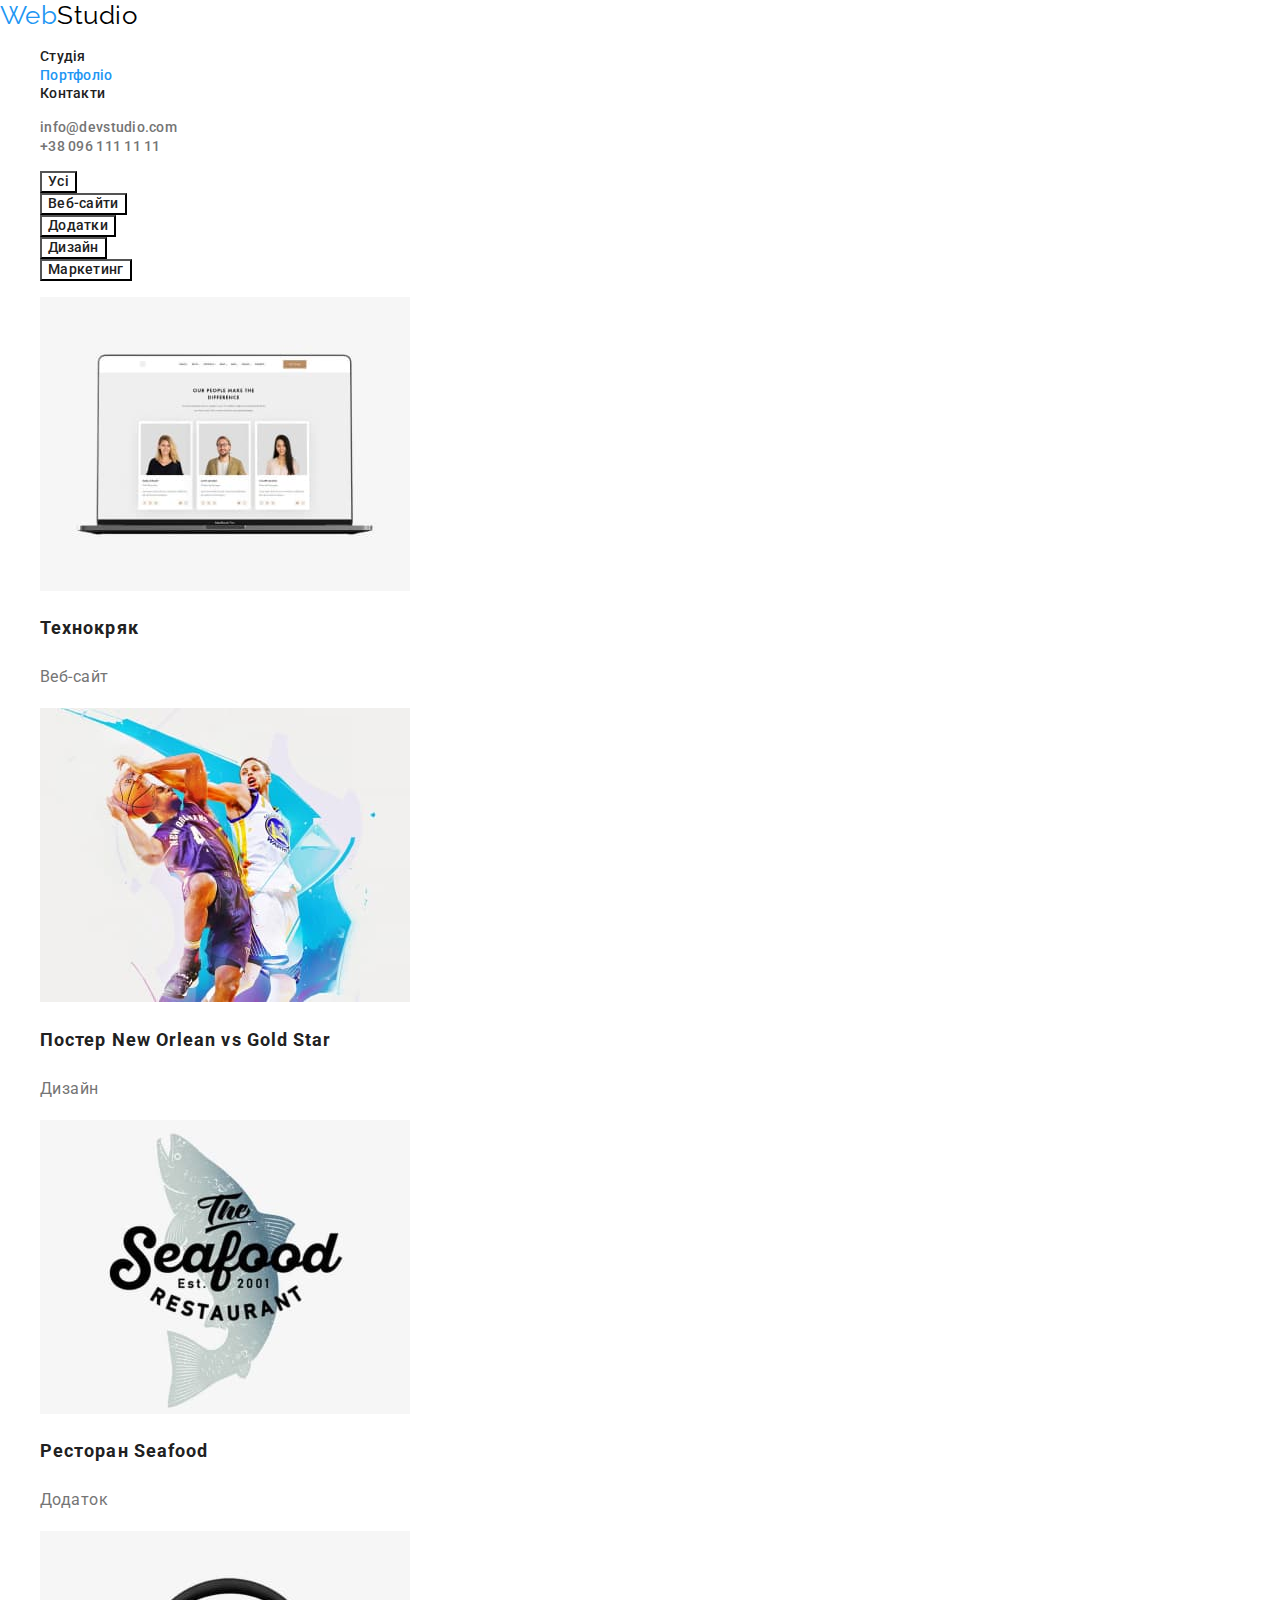
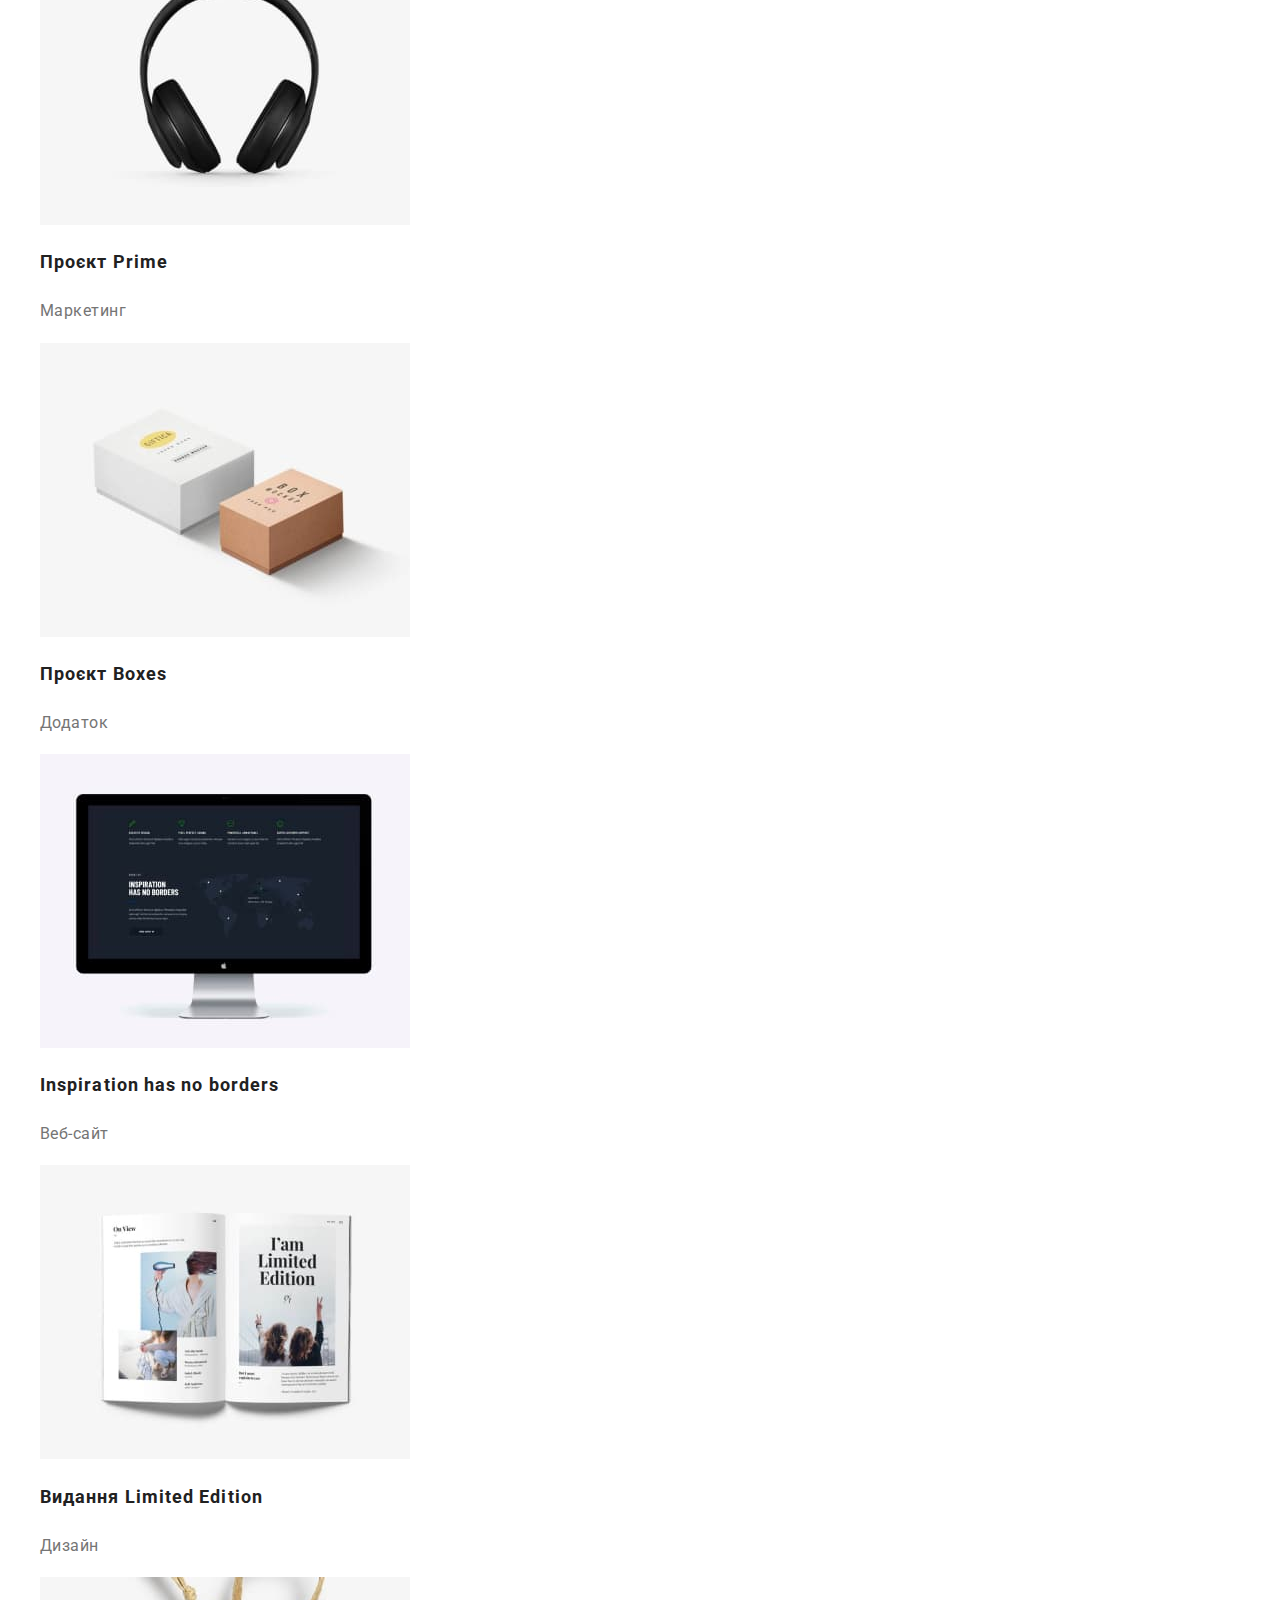
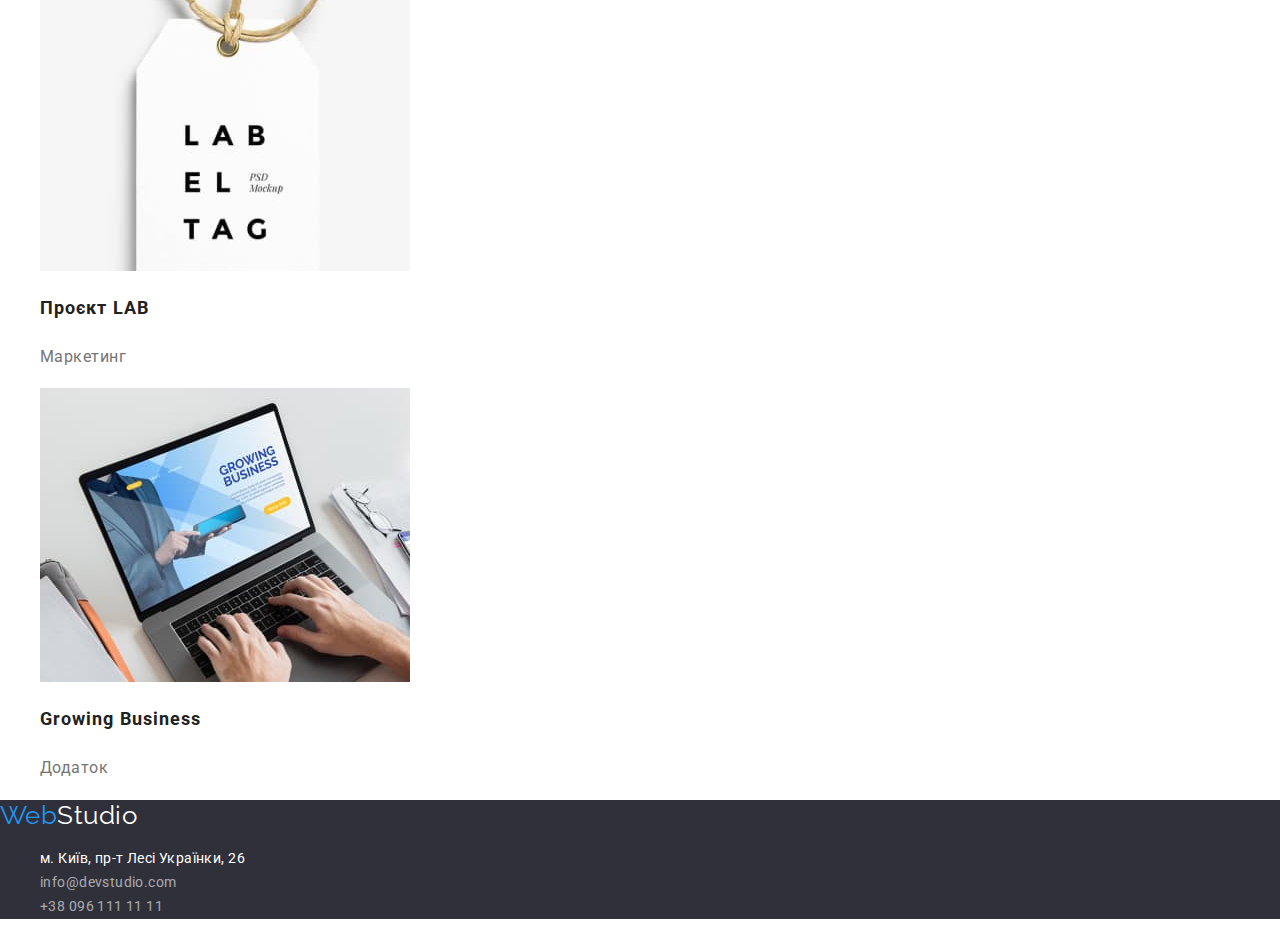
==== portfolio.html @ c72db28a "підключення нормалізації стилів" ====
<!DOCTYPE html>
<html lang="uk">
    <head>
        <meta charset="UTF-8" />
        <meta http-equiv="X-UA-Compatible" content="IE=edge" />
        <meta name="viewport" content="width=device-width, initial-scale=1.0" />
        <title>Document</title>
        <link href="https://fonts.googleapis.com/css2?family=Raleway:wght@700&family=Roboto:wght@400;500;700;900&display=swap" rel="stylesheet">
        <link rel="stylesheet" href="https://cdnjs.cloudflare.com/ajax/libs/modern-normalize/1.1.0/modern-normalize.min.css">
        <link rel="stylesheet" href="./css/styles.css" />
    </head>
    <body class="page">
        <header>
            <nav>
                <a href="./index.html" class="decoration logo">
                    <span class="logo-one">Web</span><span class="logo-two">Studio</span>
                </a>
                <ul class="site-nav list">
                    <li><a href="./index.html" class="link">Студія</a></li>
                    <li><a href="./portfolio.html" class="link current">Портфоліо</a></li>
                    <li><a href="" class="link">Контакти</a></li>
                </ul>
            </nav>
            <ul class="contacts list">
                <li><a href="mailto:info@devstudio.com" class="link">info@devstudio.com</a></li>
                <li><a href="tel:+380961111111" class="link">+38 096 111 11 11</a></li>
              </ul>
        </header>
        <!--Контент сторінки портфоліо-->
        <main>
            <section>
             <!--<h1>Наші роботи</h1>-->
             <ul class="list"> 
                 <li><button type="button" class="button secondary">Усі</button></li>
                 <li><button type="button" class="button secondary">Веб-сайти</button></li>
                 <li><button type="button" class="button secondary">Додатки</button></li>
                 <li><button type="button" class="button secondary">Дизайн</button></li>
                 <li><button type="button" class="button secondary">Маркетинг</button></li>
                </ul>
                <ul class="work list">
                    <li>
                        <img
                            src="./images/img-work-1.jpg"
                            alt="веб-сайт Приклад №1"
                            width="370"
                        />
                        <h2 class="name-example">Технокряк</h2>
                        <p class="branch">Веб-сайт</p>
                    </li>
                    <li>
                        <img
                            src="./images/img-work-2.jpg"
                            alt="Дизайн Приклад№2"
                            width="370"
                        />
                        <h2 class="name-example" >Постер New Orlean vs Gold Star</h2>
                        <p class="branch">Дизайн</p>
                    </li>
                    <li>
                        <img
                            src="./images/img-work-3.jpg"
                            alt="Додаток Приклад№3"
                            width="370"
                        />
                        <h2 class="name-example">Ресторан Seafood</h2>
                        <p class="branch">Додаток</p>
                    </li>
                    <li>
                        <img
                            src="./images/img-work-4.jpg"
                            alt="Маркетинг Приклад№4"
                            width="370"
                        />
                        <h2 class="name-example">Проєкт Prime</h2>
                        <p class="branch">Маркетинг</p>
                    </li>
                    <li>
                        <img
                            src="./images/img-work-5.jpg"
                            alt="Додаток Приклад№5"
                            width="370"
                        />
                        <h2 class="name-example">Проєкт Boxes</h2>
                        <p class="branch">Додаток</p>
                    </li>
                    <li>
                        <img
                            src="./images/img-work-6.jpg"
                            alt="Веб-сайт Приклад №6"
                            width="370"
                        />
                        <h2 class="name-example">Inspiration has no borders</h2>
                        <p class="branch">Веб-сайт</p>
                    </li>
                    <li>
                        <img
                            src="./images/img-work-7.jpg"
                            alt="Дизайн Приклад №7"
                            width="370"
                        />
                        <h2 class="name-example">Видання Limited Edition</h2>
                        <p class="branch">Дизайн</p>
                    </li>
                    <li>
                        <img
                            src="./images/img-work-8.jpg"
                            alt="Маркетинг Приклад №8"
                            width="370"
                        />
                        <h2 class="name-example">Проєкт LAB</h2>
                        <p class="branch">Маркетинг</p>
                    </li>
                    <li>
                        <img
                            src="./images/img-work-9.jpg"
                            alt="Додаток Приклад №9"
                            width="370"
                        />
                        <h2 class="name-example">Growing Business</h2>
                        <p class="branch">Додаток</p>
                    </li>
                </ul>
            </section>
        </main>
        <!--футер-->
        <footer>
            <div class="footer">
                <a href="./index.html" class="logo decoration">
                    <span class="logo-one">Web</span><span class="logo-three">Studio</span>
                </a>
                <address>
                    <ul class="address list">
                    <li><a href="/" class="post-address decoration">м. Київ, пр-т Лесі Українки, 26</a></li>
                    <li><a href="mailto:info@devstudio.com" class="contact decoration">info@devstudio.com</a></li>
                    <li><a href="tel:+38096111111" class="contact decoration">+38 096 111 11 11</a></li>
                </ul>
                </address>
            </div>
        </footer>
    </body>
</html>
---- css/styles.css ----
:root {
    --primary-text-color: #2F303A;
    --title-text-color: #212121;
--primaty-white-color: #FFFFFF;
    --accent-color: #2196F3;
}

body {
font-family: 'Roboto', sans-serif;
background-color: white;
color:#757575 ;
letter-spacing: 0.03em;
}
.decoration {
    text-decoration: none;
}
/* logo */
.logo {
font-family: 'Raleway', sans-serif;
font-style: Bold;
font-size: 26px;
line-height: 1.2;
}
.logo-one {
    color:var(--accent-color);
}
.logo-two {
    color:#000000;
}
.logo-three {
    color: #FFFFFF;
}

.list {
    list-style: none;
}

.site-nav .link, .contacts .link {
color:var(--title-text-color);
font-weight: 500;
font-size: 14px;
line-height: 1.14;
letter-spacing: 0.02em;
text-decoration: none;
}
.contacts .link {
    color: #757575 ;
}

.site-nav .link:hover,
.site-nav .link:focus {
    color: var(--accent-color);
}
.site-nav .link.current {
    color: var(--accent-color);
}
.contacts .link:hover,
.contacts .link:focus {
    color: var(--accent-color);
}
.contacts .link.current {
    color: var(--accent-color);
}

.hero, .footer {
    background-color:#2F303A;
}

.hero-title {
    color: #FFFFFF;
    font-weight: 900;
font-size: 44px;
line-height: 1.36;
text-align: center;
letter-spacing: 0.06em;
text-transform: uppercase
}

.button {
font-family: inherit;
color:var(--title-text-color); 
background: #F5F4FA;
font-weight: 500;
font-size: 14px;
line-height: 1.14;
letter-spacing: 0.02em;
}

.button.primary {
 background-color:var(--accent-color);
  color: var(--primaty-white-color);
  font-weight: 700;
  font-size: 16px;
  line-height: 1.88;
  letter-spacing: 0.06em; 
}

.button.secondary {
 background-color:var(--primaty-white-color);
 color:var(--title-text-color);
}

.button.secondary:hover,
.button.secondary:focus {
 background-color:var(--accent-color);
  color: var(--primaty-white-color);   
}
.button.secondary:current {
 background-color:var(--accent-color);
  color: var(--primaty-white-color);}

.section-title {
color:var(--title-text-color);
font-size: 36px;
line-height: 1.67;
text-align: center;
letter-spacing: 0.03em;
  
} 
.title   {
    color:var(--title-text-color);

font-size: 14px;
line-height: 1.14;
letter-spacing: 0.03em;
text-transform: uppercase;
}

.priority .text {
    
font-size: 14px;
line-height: 1.7;
letter-spacing: 0.03em;
}

.personal .position {
font-size: 16px;
line-height: 1.19;
letter-spacing: 0.03em;
 
}

.name {

color:var(--title-text-color);
font-weight: 500;
font-size: 16px;
line-height: 1.19;
}

/* footer */
.post-address, .address .contact {
color: #FFFFFF ;
font-family: 'Roboto';
font-style: normal;
font-size: 14px;
line-height: 1.71;
letter-spacing: 0.03em;
}
.address .contact {
    color: rgba(255, 255, 255, 0.6);
    
}
.address .contact:hover,
.address .contact:focus {
    color: var(--accent-color);  
}


/* portfolio */
.name-example {
color:var(--title-text-color);  
font-size: 18px;
line-height: 2;
letter-spacing: 0.06em;
}

.branch {
     font-size: 16px;
    line-height: 1.88;
    letter-spacing: 0.03em;
}
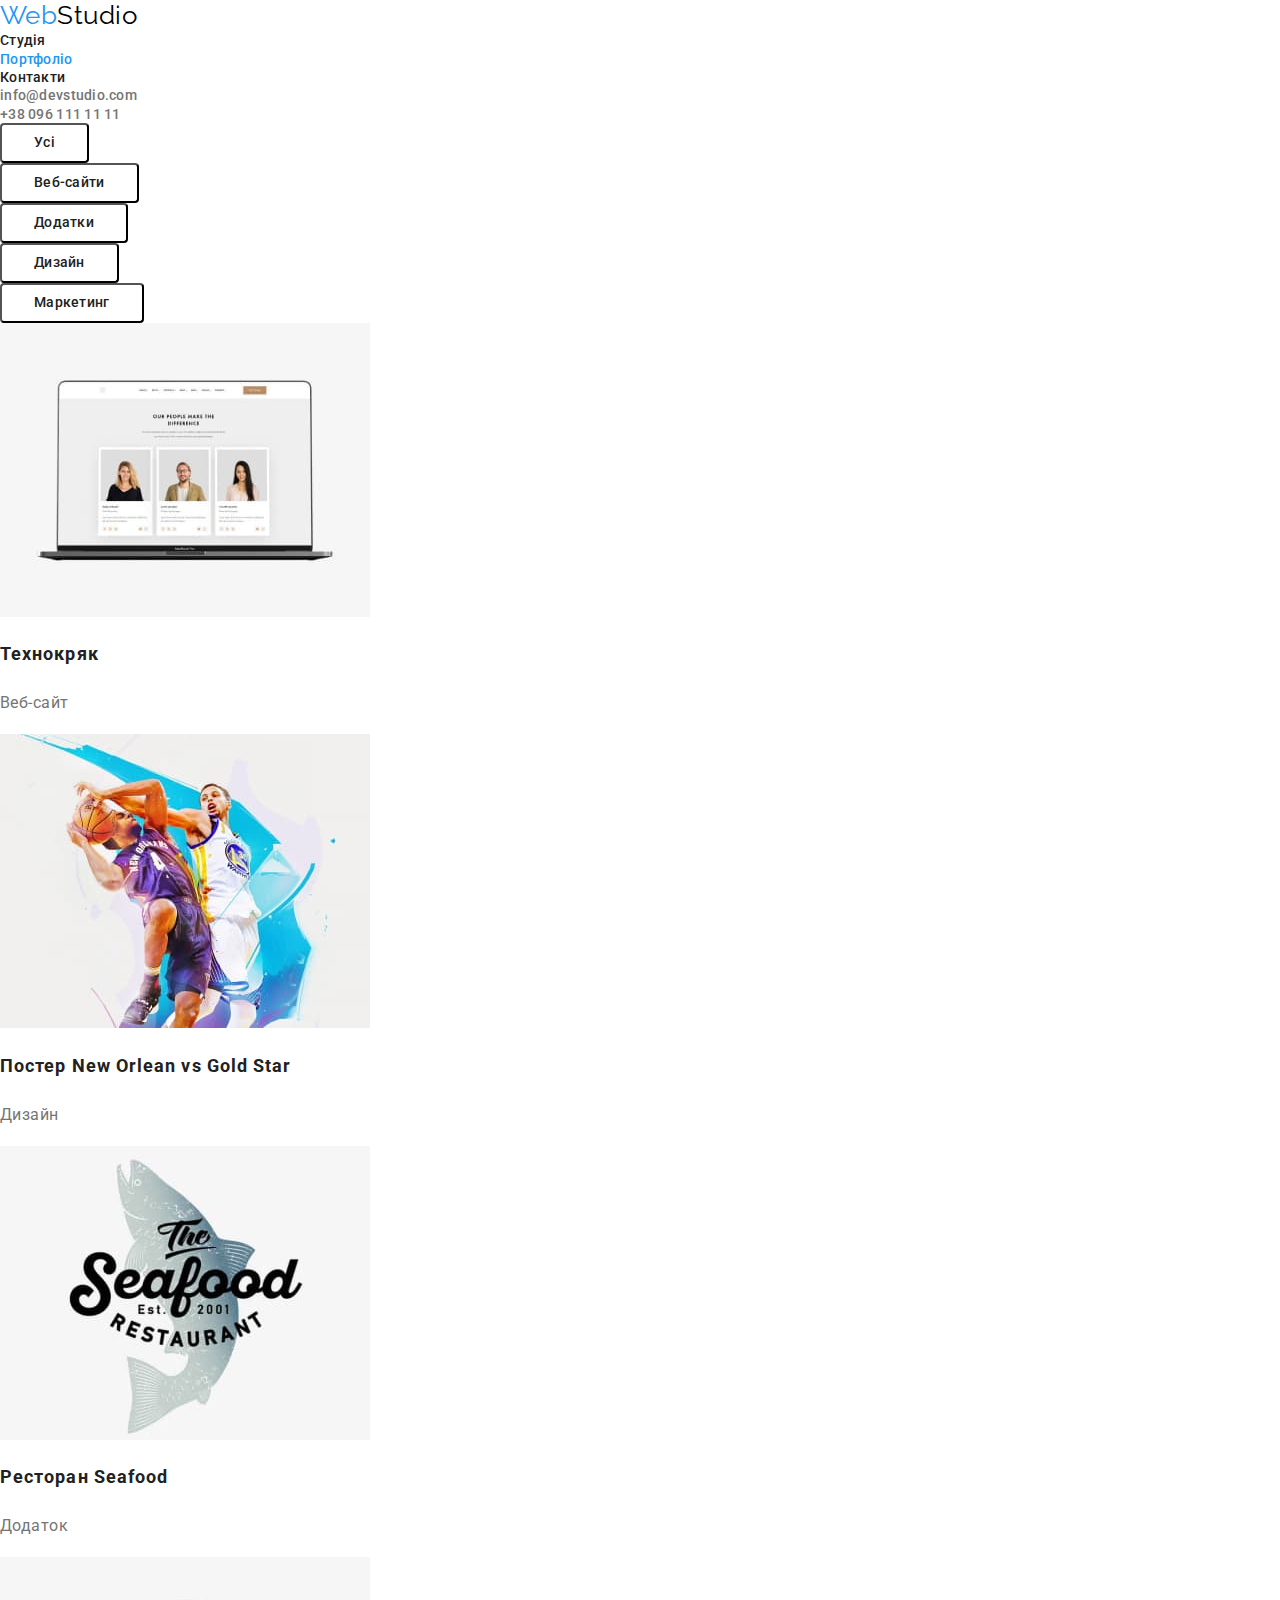
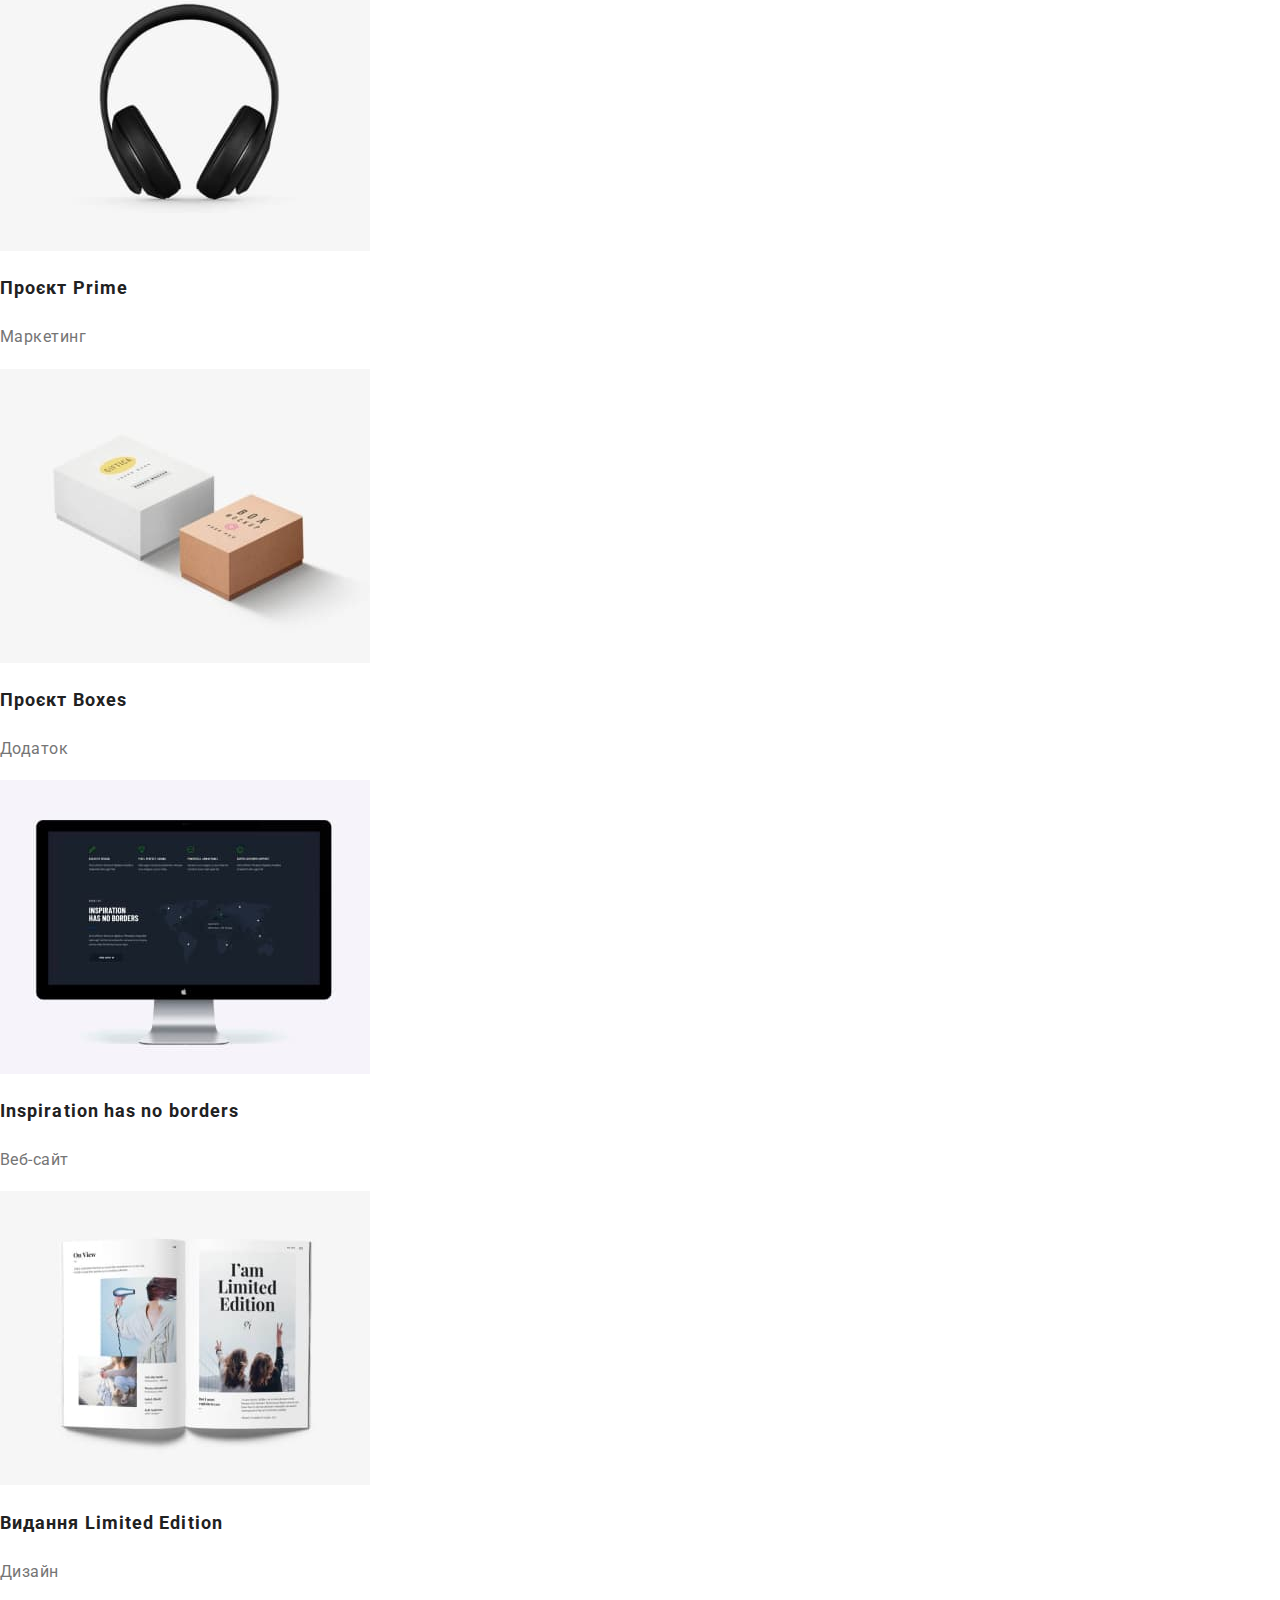
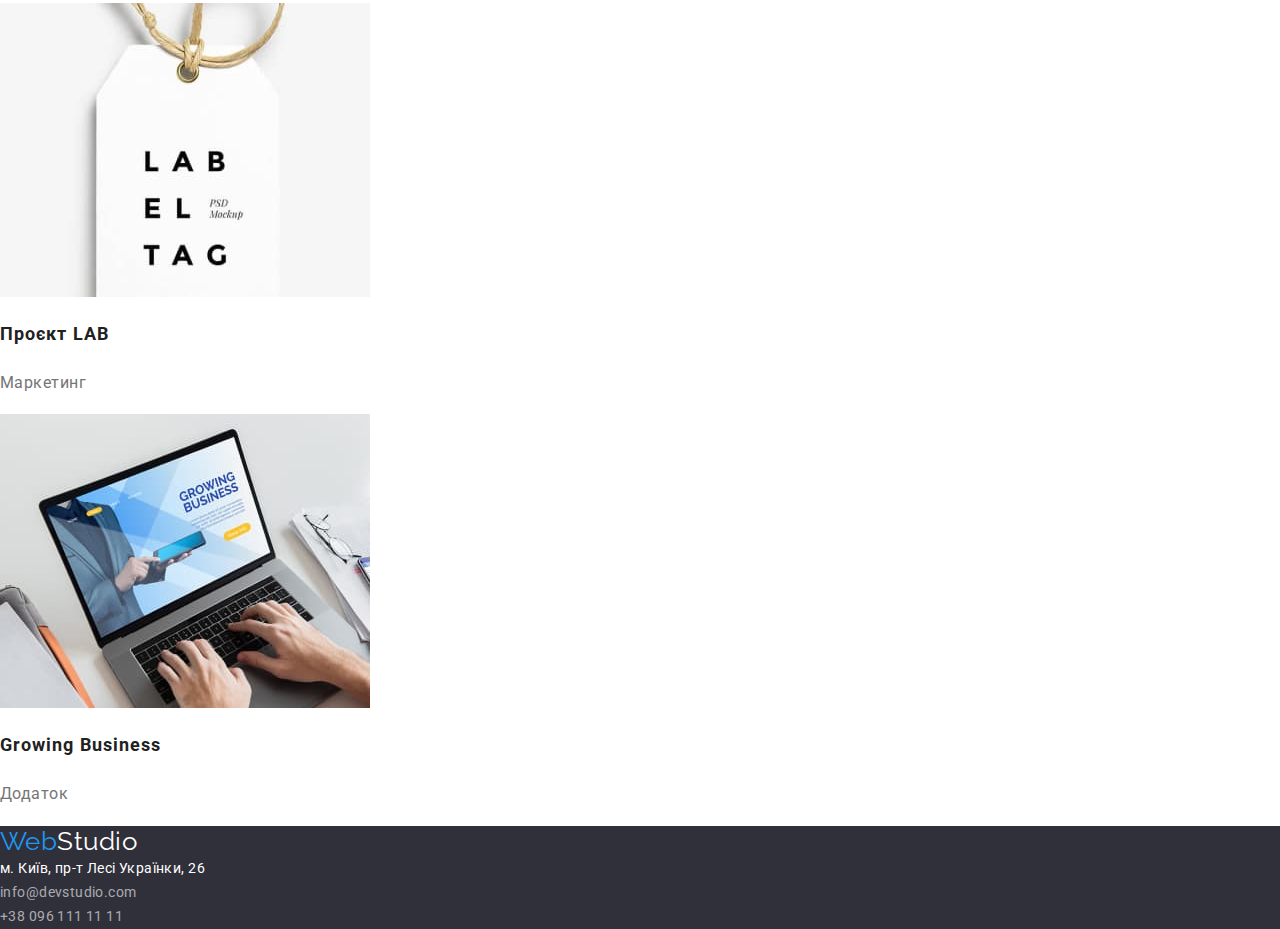
==== commit babcefe2: "зміна відступів у Хедері, оформлення кнопки" ====
--- a/portfolio.html
+++ b/portfolio.html
@@ -5,8 +5,8 @@
         <meta http-equiv="X-UA-Compatible" content="IE=edge" />
         <meta name="viewport" content="width=device-width, initial-scale=1.0" />
         <title>Document</title>
-        <link href="https://fonts.googleapis.com/css2?family=Raleway:wght@700&family=Roboto:wght@400;500;700;900&display=swap" rel="stylesheet">
-        <link rel="stylesheet" href="https://cdnjs.cloudflare.com/ajax/libs/modern-normalize/1.1.0/modern-normalize.min.css">
+        <link href="https://fonts.googleapis.com/css2?family=Raleway:wght@700&family=Roboto:wght@400;500;700;900&display=swap" rel="stylesheet" />
+        <link rel="stylesheet" href="https://cdnjs.cloudflare.com/ajax/libs/modern-normalize/1.1.0/modern-normalize.min.css" />
         <link rel="stylesheet" href="./css/styles.css" />
     </head>
     <body class="page">
--- a/css/styles.css
+++ b/css/styles.css
@@ -13,6 +13,12 @@
 }
 .decoration {
     text-decoration: none;
+}
+.container {
+margin-left: auto;
+margin-right: auto;
+outline: 2px solid tomato;
+width: 1170;
 }
 /* logo */
 .logo {
@@ -33,6 +39,11 @@
 
 .list {
     list-style: none;
+    padding: 0;
+    margin: 0;
+}
+.page-header {
+
 }
 
 .site-nav .link, .contacts .link {
@@ -43,8 +54,10 @@
 letter-spacing: 0.02em;
 text-decoration: none;
 }
+
 .contacts .link {
     color: #757575 ;
+   
 }
 
 .site-nav .link:hover,
@@ -67,13 +80,16 @@
 }
 
 .hero-title {
-    color: #FFFFFF;
-    font-weight: 900;
+margin-top: 0;
+margin-bottom: 0;
+color: #FFFFFF;
+font-weight: 900;
 font-size: 44px;
 line-height: 1.36;
 text-align: center;
 letter-spacing: 0.06em;
-text-transform: uppercase
+text-transform: uppercase;
+
 }
 
 .button {
@@ -84,6 +100,9 @@
 font-size: 14px;
 line-height: 1.14;
 letter-spacing: 0.02em;
+border-radius: 4px;
+padding: 10px 32px ;
+
 }
 
 .button.primary {
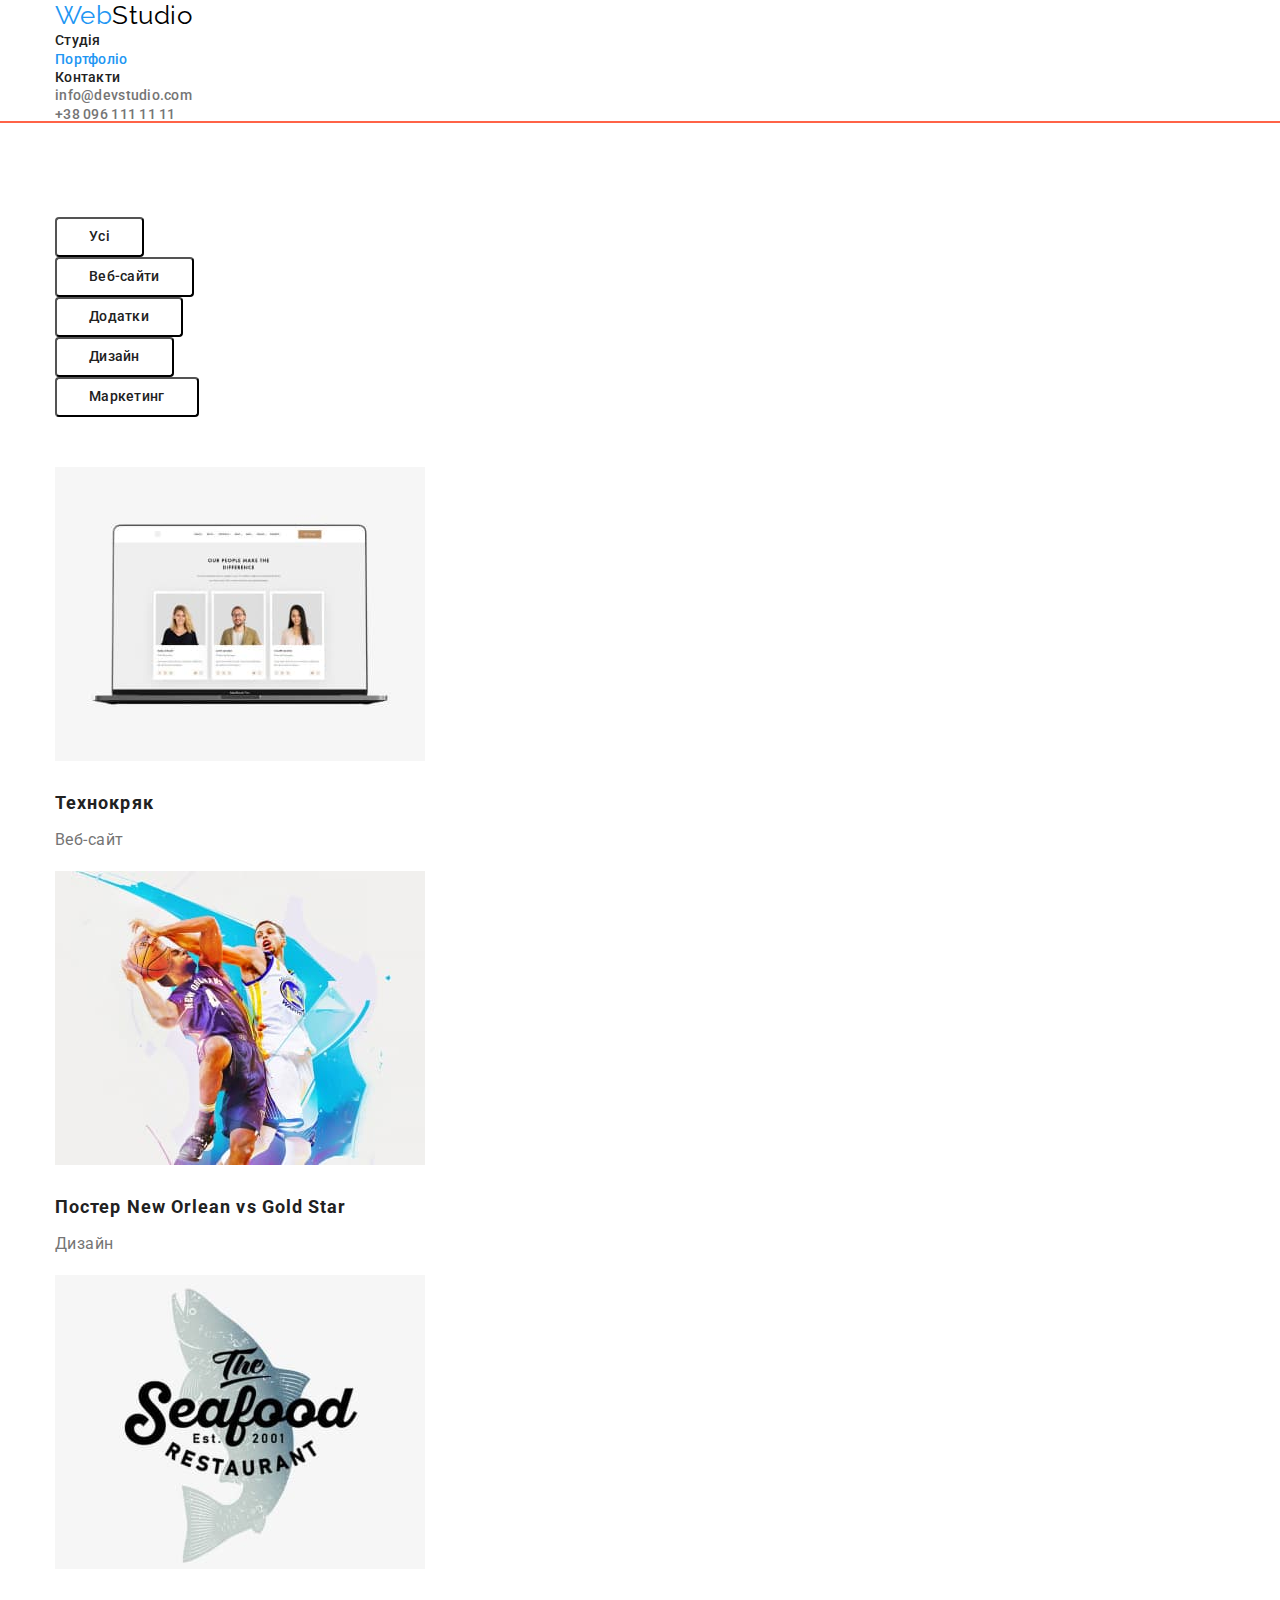
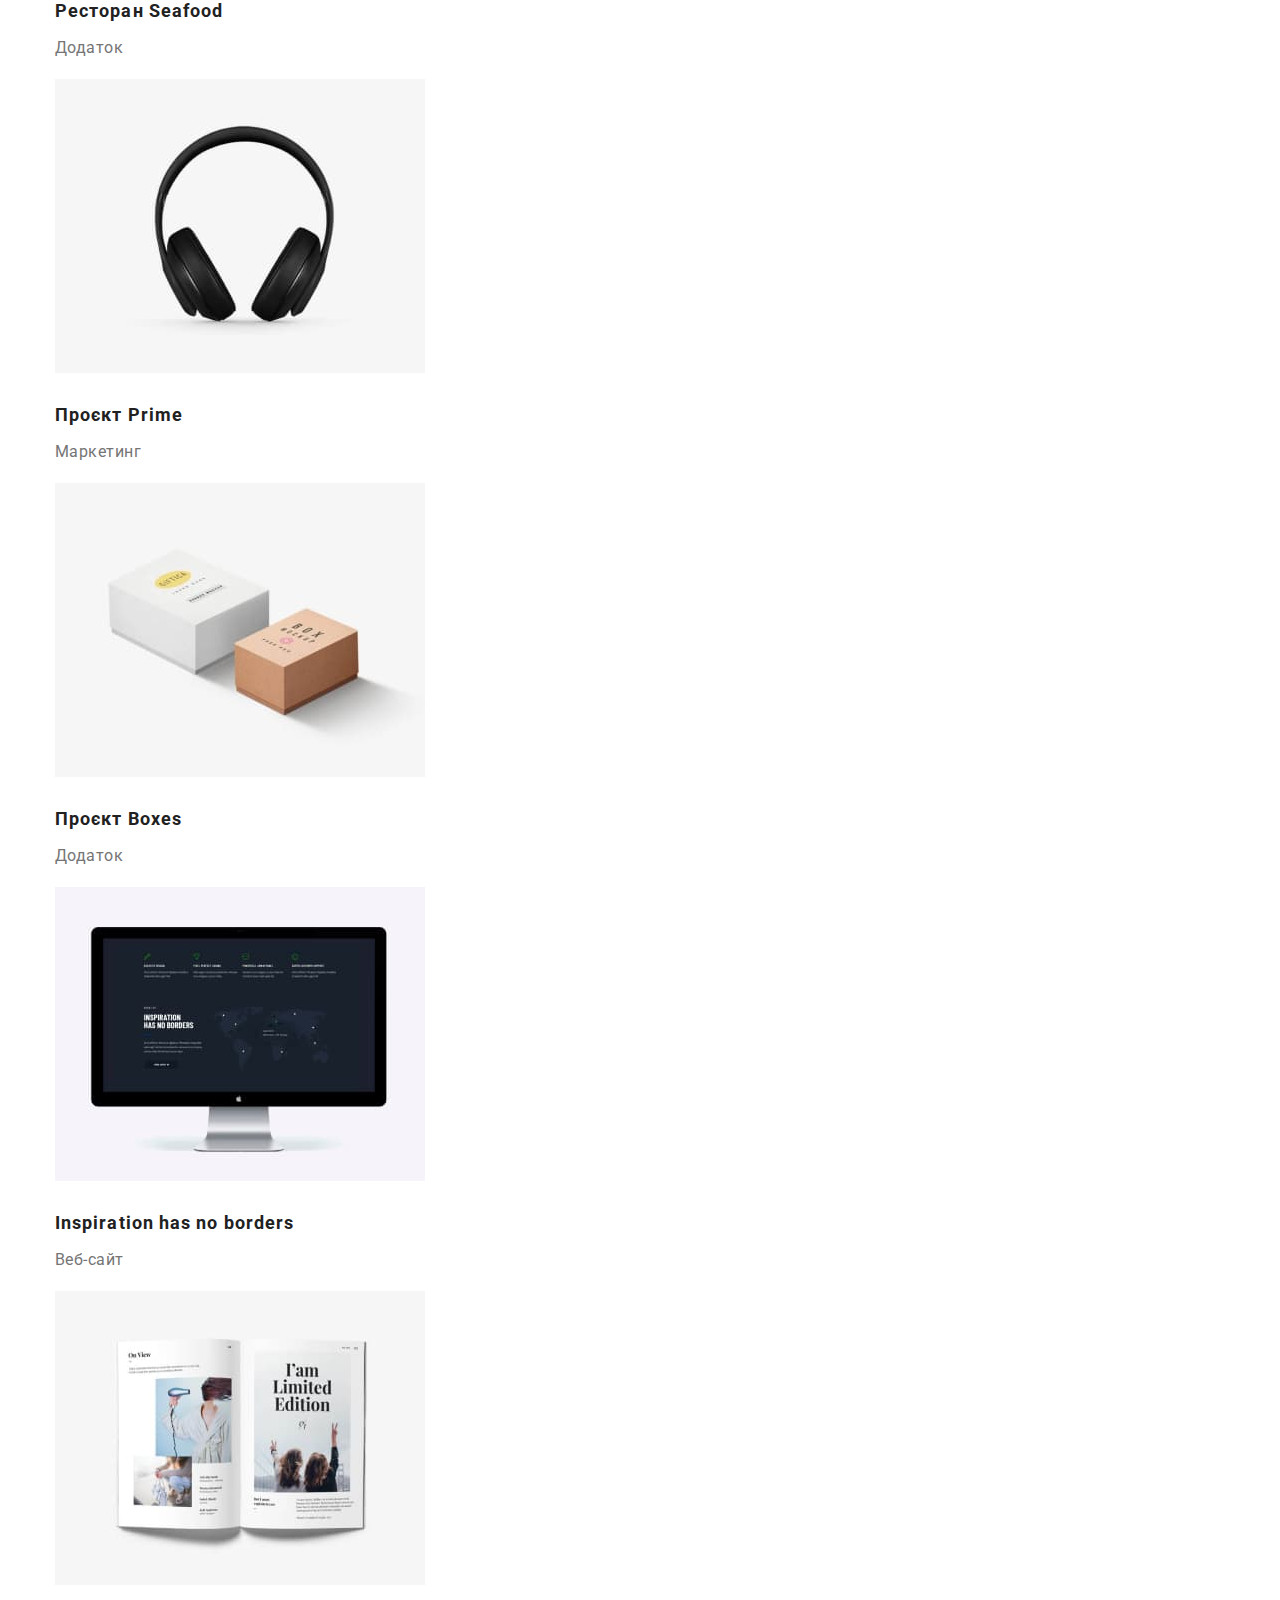
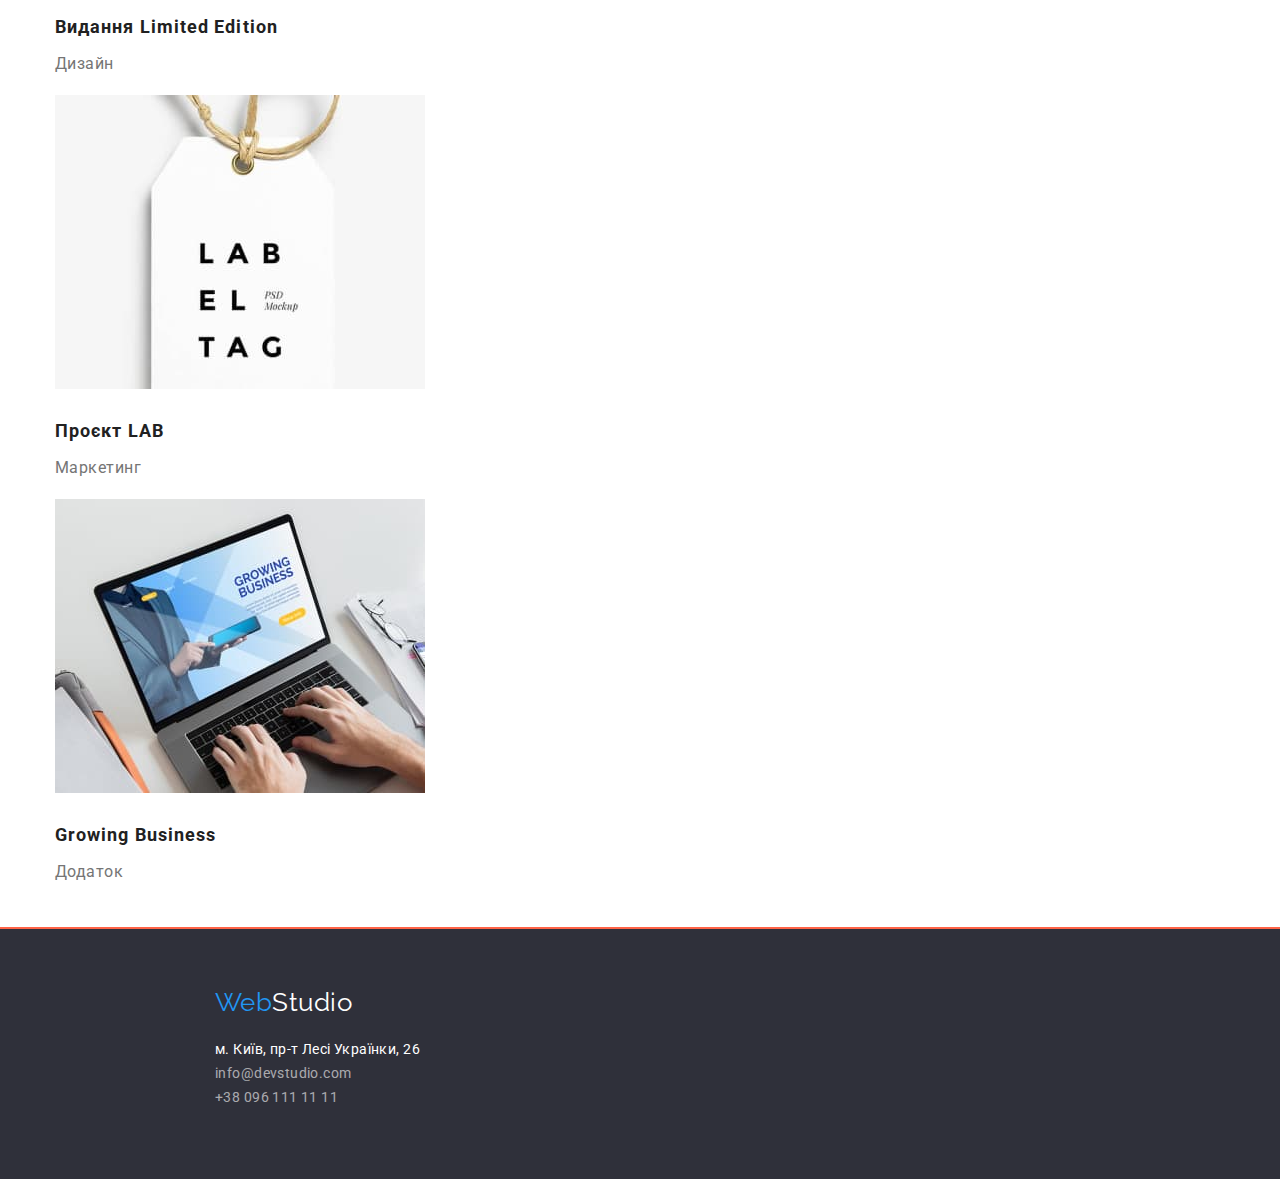
==== commit 41aa99fe: "оформлення відступів стор. портфоліо" ====
--- a/portfolio.html
+++ b/portfolio.html
@@ -11,6 +11,7 @@
     </head>
     <body class="page">
         <header>
+            <div class="container">
             <nav>
                 <a href="./index.html" class="decoration logo">
                     <span class="logo-one">Web</span><span class="logo-two">Studio</span>
@@ -25,20 +26,22 @@
                 <li><a href="mailto:info@devstudio.com" class="link">info@devstudio.com</a></li>
                 <li><a href="tel:+380961111111" class="link">+38 096 111 11 11</a></li>
               </ul>
+            </div>
         </header>
         <!--Контент сторінки портфоліо-->
         <main>
-            <section>
+            <section class="section">
+                <div class="container"> 
              <!--<h1>Наші роботи</h1>-->
-             <ul class="list"> 
+             <ul class="button-filter list"> 
                  <li><button type="button" class="button secondary">Усі</button></li>
                  <li><button type="button" class="button secondary">Веб-сайти</button></li>
                  <li><button type="button" class="button secondary">Додатки</button></li>
                  <li><button type="button" class="button secondary">Дизайн</button></li>
                  <li><button type="button" class="button secondary">Маркетинг</button></li>
                 </ul>
-                <ul class="work list">
-                    <li>
+                <ul class="work-example list">
+                    <li class="card-example">
                         <img
                             src="./images/img-work-1.jpg"
                             alt="веб-сайт Приклад №1"
@@ -47,7 +50,7 @@
                         <h2 class="name-example">Технокряк</h2>
                         <p class="branch">Веб-сайт</p>
                     </li>
-                    <li>
+                    <li class="card-example">
                         <img
                             src="./images/img-work-2.jpg"
                             alt="Дизайн Приклад№2"
@@ -56,7 +59,7 @@
                         <h2 class="name-example" >Постер New Orlean vs Gold Star</h2>
                         <p class="branch">Дизайн</p>
                     </li>
-                    <li>
+                    <li class="card-example">
                         <img
                             src="./images/img-work-3.jpg"
                             alt="Додаток Приклад№3"
@@ -65,7 +68,7 @@
                         <h2 class="name-example">Ресторан Seafood</h2>
                         <p class="branch">Додаток</p>
                     </li>
-                    <li>
+                    <li class="card-example">
                         <img
                             src="./images/img-work-4.jpg"
                             alt="Маркетинг Приклад№4"
@@ -74,7 +77,7 @@
                         <h2 class="name-example">Проєкт Prime</h2>
                         <p class="branch">Маркетинг</p>
                     </li>
-                    <li>
+                    <li class="card-example">
                         <img
                             src="./images/img-work-5.jpg"
                             alt="Додаток Приклад№5"
@@ -83,7 +86,7 @@
                         <h2 class="name-example">Проєкт Boxes</h2>
                         <p class="branch">Додаток</p>
                     </li>
-                    <li>
+                    <li class="card-example">
                         <img
                             src="./images/img-work-6.jpg"
                             alt="Веб-сайт Приклад №6"
@@ -92,7 +95,7 @@
                         <h2 class="name-example">Inspiration has no borders</h2>
                         <p class="branch">Веб-сайт</p>
                     </li>
-                    <li>
+                    <li class="card-example">
                         <img
                             src="./images/img-work-7.jpg"
                             alt="Дизайн Приклад №7"
@@ -101,7 +104,7 @@
                         <h2 class="name-example">Видання Limited Edition</h2>
                         <p class="branch">Дизайн</p>
                     </li>
-                    <li>
+                    <li class="card-example">
                         <img
                             src="./images/img-work-8.jpg"
                             alt="Маркетинг Приклад №8"
@@ -110,7 +113,7 @@
                         <h2 class="name-example">Проєкт LAB</h2>
                         <p class="branch">Маркетинг</p>
                     </li>
-                    <li>
+                    <li class="card-example">
                         <img
                             src="./images/img-work-9.jpg"
                             alt="Додаток Приклад №9"
@@ -120,6 +123,7 @@
                         <p class="branch">Додаток</p>
                     </li>
                 </ul>
+            </div>
             </section>
         </main>
         <!--футер-->
--- a/css/styles.css
+++ b/css/styles.css
@@ -6,6 +6,7 @@
 }
 
 body {
+margin: 0;
 font-family: 'Roboto', sans-serif;
 background-color: white;
 color:#757575 ;
@@ -15,10 +16,12 @@
     text-decoration: none;
 }
 .container {
-margin-left: auto;
-margin-right: auto;
-outline: 2px solid tomato;
-width: 1170;
+width: 1200px; 
+padding-left: 15px;   
+padding-right: 15px;
+margin: 0 auto;
+
+
 }
 /* logo */
 .logo {
@@ -74,22 +77,26 @@
 .contacts .link.current {
     color: var(--accent-color);
 }
-
+.hero {
+    text-align: center;
+}
 .hero, .footer {
     background-color:#2F303A;
 }
 
 .hero-title {
-margin-top: 0;
-margin-bottom: 0;
+margin-top:0;
+margin-bottom: 30
+px;
+margin-left: auto;
+margin-right: auto;
+width: 696px;
 color: #FFFFFF;
 font-weight: 900;
 font-size: 44px;
 line-height: 1.36;
-text-align: center;
 letter-spacing: 0.06em;
 text-transform: uppercase;
-
 }
 
 .button {
@@ -128,46 +135,93 @@
  background-color:var(--accent-color);
   color: var(--primaty-white-color);}
 
+.section {
+    padding-top: 94px;
+    padding-bottom: 24px;
+    outline: 2px solid tomato;
+}
+
 .section-title {
+    margin-top: 0;
+    margin-bottom: 0;
 color:var(--title-text-color);
 font-size: 36px;
 line-height: 1.67;
 text-align: center;
 letter-spacing: 0.03em;
-  
+
 } 
 .title   {
-    color:var(--title-text-color);
+margin-top: 0; 
+margin-bottom: 10px;
+color:var(--title-text-color);
 
 font-size: 14px;
 line-height: 1.14;
 letter-spacing: 0.03em;
 text-transform: uppercase;
 }
+.image-list {
+   padding-top: 50px;
+    padding-bottom: 70px;
+}
 
 .priority .text {
-    
+margin-top: 0; 
+margin-bottom: 0;   
 font-size: 14px;
 line-height: 1.7;
 letter-spacing: 0.03em;
 }
-
-.personal .position {
-font-size: 16px;
-line-height: 1.19;
-letter-spacing: 0.03em;
- 
-}
+.shadow {
+    background: #F5F4FA;
+    padding-bottom: 94px;
+}
+.personal {
+    margin-top: 50px;
+}
+.personal-card {
+    width: 270px;
+    height: 368px;
+    background-color: #FFFFFF;
+}
+.personal-data {
+text-align: center;
+
+
+}
+
 
 .name {
-
+margin-top: 30px;
+margin-bottom: 0;
 color:var(--title-text-color);
 font-weight: 500;
 font-size: 16px;
 line-height: 1.19;
 }
+.position {
+margin-top: 10px;
+margin-bottom: 0;     
+font-size: 16px;
+line-height: 1.19;
+letter-spacing: 0.03em;
+}
+
 
 /* footer */
+.footer {
+    height: 252px;
+    padding-top: 60px;
+}
+.footer .logo {
+    margin-left: 215px;
+  
+    
+
+ 
+
+}
 .post-address, .address .contact {
 color: #FFFFFF ;
 font-family: 'Roboto';
@@ -175,6 +229,14 @@
 font-size: 14px;
 line-height: 1.71;
 letter-spacing: 0.03em;
+margin-left: 215px;
+}
+.address {
+    margin-top: 20px;
+}
+
+.contact {
+    margin-top: 9px;
 }
 .address .contact {
     color: rgba(255, 255, 255, 0.6);
@@ -187,7 +249,18 @@
 
 
 /* portfolio */
+.button-filter {
+    padding-bottom: 16px;
+    margin-bottom: 34px;
+}
+.card-example {
+    width: 370px;
+    height: 404px;
+    background-color: #FFFFFF; 
+}
 .name-example {
+    margin-top: 20px;
+    margin-bottom: 0; 
 color:var(--title-text-color);  
 font-size: 18px;
 line-height: 2;
@@ -195,6 +268,8 @@
 }
 
 .branch {
+    margin-top: 4px;
+margin-bottom: 20px;
      font-size: 16px;
     line-height: 1.88;
     letter-spacing: 0.03em;
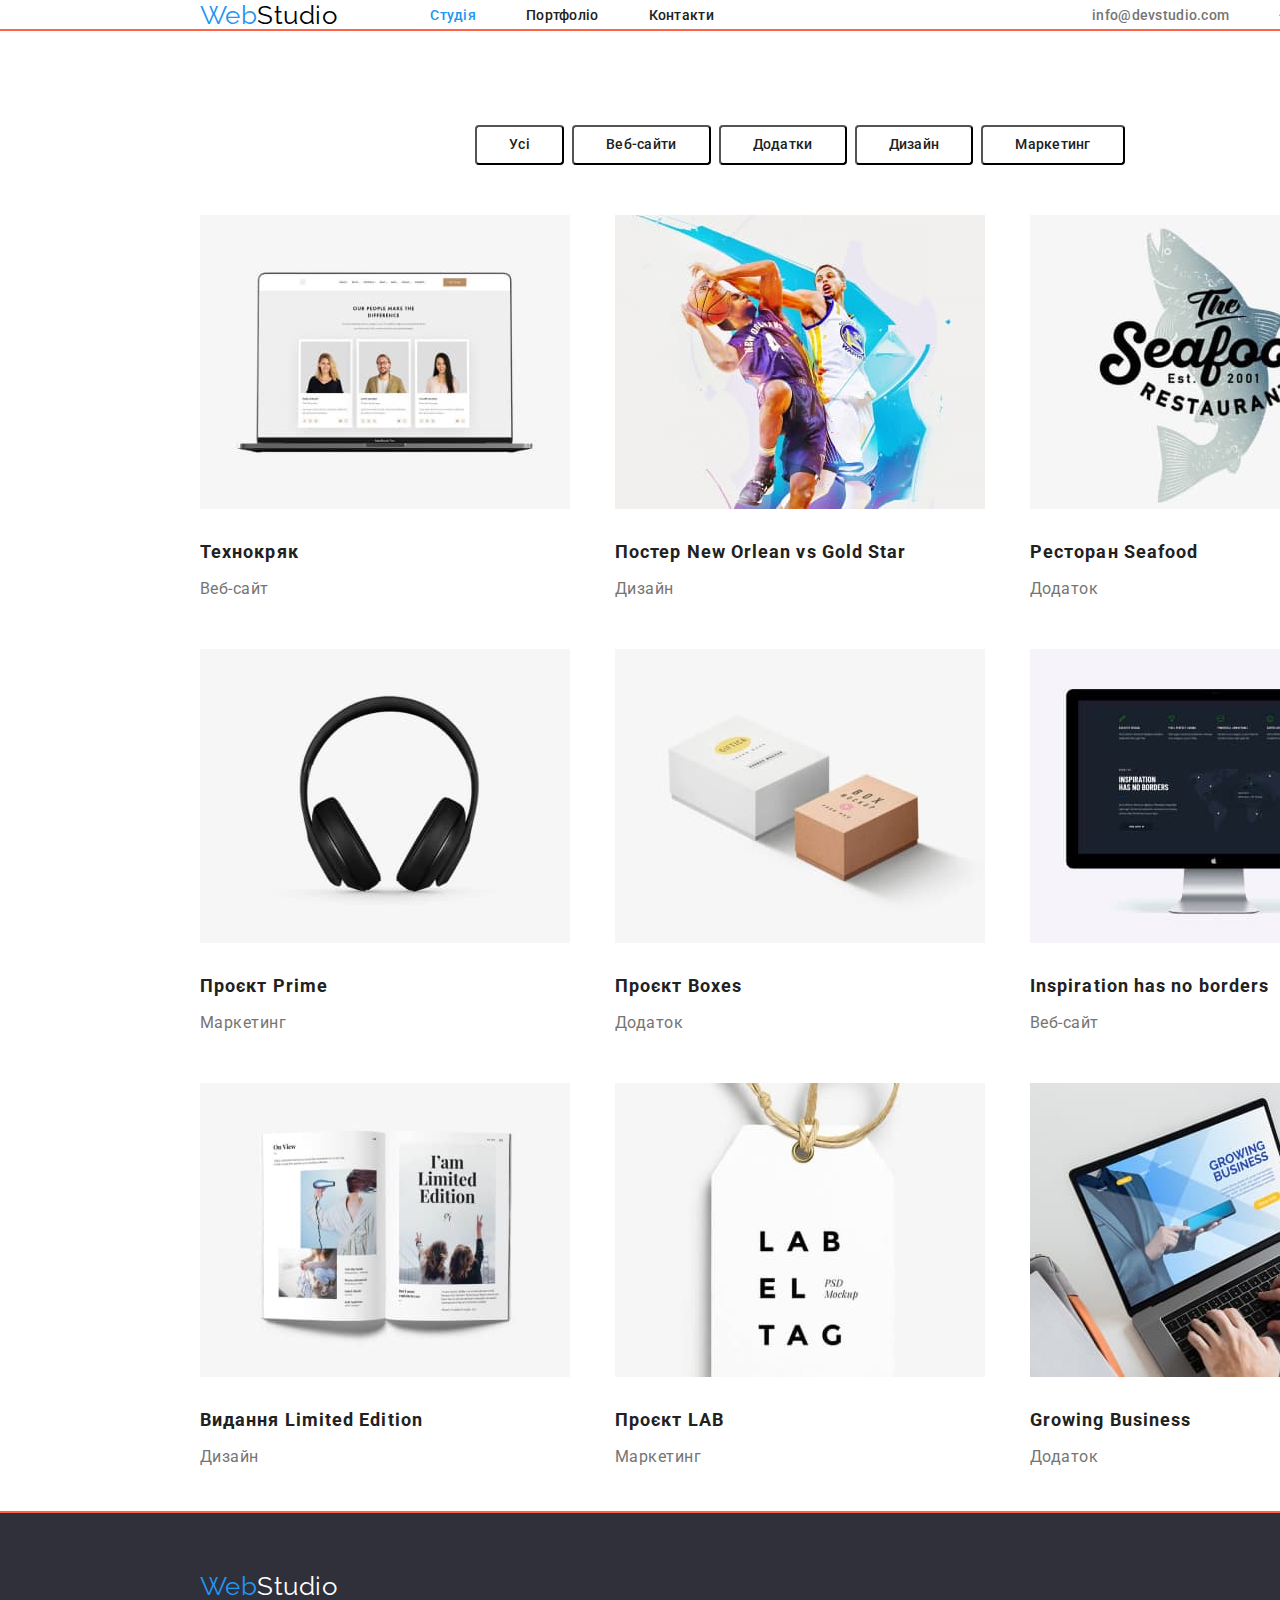
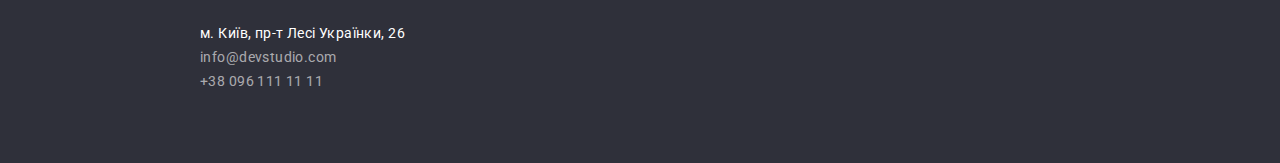
==== commit 527cf07f: "робота з оформлення блоків" ====
--- a/portfolio.html
+++ b/portfolio.html
@@ -10,23 +10,23 @@
         <link rel="stylesheet" href="./css/styles.css" />
     </head>
     <body class="page">
-        <header>
-            <div class="container">
-            <nav>
-                <a href="./index.html" class="decoration logo">
+        <header class="page-header">
+            <div class="container header-links">         
+                <a href="/" class="decoration logo">
                     <span class="logo-one">Web</span><span class="logo-two">Studio</span>
                 </a>
+                <nav>
                 <ul class="site-nav list">
-                    <li><a href="./index.html" class="link">Студія</a></li>
-                    <li><a href="./portfolio.html" class="link current">Портфоліо</a></li>
-                    <li><a href="" class="link">Контакти</a></li>
+                    <li class="item"><a href="./index.html" class="link current">Студія</a></li>
+                    <li class="item"><a href="./portfolio.html" class="link">Портфоліо</a></li>
+                    <li class="item"><a href="" class="link" >Контакти</a></li>
                 </ul>
             </nav>
             <ul class="contacts list">
-                <li><a href="mailto:info@devstudio.com" class="link">info@devstudio.com</a></li>
-                <li><a href="tel:+380961111111" class="link">+38 096 111 11 11</a></li>
-              </ul>
-            </div>
+                <li class="item" ><a href="mailto:info@devstudio.com" class="link">info@devstudio.com</a></li>
+                <li class="item"><a href="tel:+380961111111" class="link">+38 096 111 11 11</a></li>
+            </ul>
+        </div>
         </header>
         <!--Контент сторінки портфоліо-->
         <main>
@@ -34,11 +34,11 @@
                 <div class="container"> 
              <!--<h1>Наші роботи</h1>-->
              <ul class="button-filter list"> 
-                 <li><button type="button" class="button secondary">Усі</button></li>
-                 <li><button type="button" class="button secondary">Веб-сайти</button></li>
-                 <li><button type="button" class="button secondary">Додатки</button></li>
-                 <li><button type="button" class="button secondary">Дизайн</button></li>
-                 <li><button type="button" class="button secondary">Маркетинг</button></li>
+                 <li class="button-item"><button type="button" class="button secondary">Усі</button></li>
+                 <li class="button-item"><button type="button" class="button secondary">Веб-сайти</button></li>
+                 <li class="button-item"><button type="button" class="button secondary">Додатки</button></li>
+                 <li class="button-item"><button type="button" class="button secondary">Дизайн</button></li>
+                 <li class="button-item"><button type="button" class="button secondary">Маркетинг</button></li>
                 </ul>
                 <ul class="work-example list">
                     <li class="card-example">
@@ -47,8 +47,9 @@
                             alt="веб-сайт Приклад №1"
                             width="370"
                         />
+                        <span class="card-title">
                         <h2 class="name-example">Технокряк</h2>
-                        <p class="branch">Веб-сайт</p>
+                        <p class="branch">Веб-сайт</p></span>
                     </li>
                     <li class="card-example">
                         <img
@@ -127,10 +128,10 @@
             </section>
         </main>
         <!--футер-->
-        <footer>
-            <div class="footer">
-                <a href="./index.html" class="logo decoration">
-                    <span class="logo-one">Web</span><span class="logo-three">Studio</span>
+        <footer class="footer">
+            <div class="container">
+                <a href="/" class="logo decoration ">
+                   <span class="logo-one">Web</span><span class="logo-three">Studio</span>
                 </a>
                 <address>
                     <ul class="address list">
--- a/css/styles.css
+++ b/css/styles.css
@@ -5,26 +5,39 @@
     --accent-color: #2196F3;
 }
 
-body {
+.page {
 margin: 0;
 font-family: 'Roboto', sans-serif;
 background-color: white;
 color:#757575 ;
 letter-spacing: 0.03em;
 }
+.page-header {
+    width: 1600px;
+    border-bottom: #ECECEC;
+}
 .decoration {
     text-decoration: none;
 }
+
+.header-links {
+display: flex;
+align-items: center;
+padding-left: 0;
+}
+
 .container {
 width: 1200px; 
-padding-left: 15px;   
-padding-right: 15px;
 margin: 0 auto;
 
+}
+.header-links {
+  margin: auto;
 
 }
 /* logo */
 .logo {
+
 font-family: 'Raleway', sans-serif;
 font-style: Bold;
 font-size: 26px;
@@ -45,11 +58,17 @@
     padding: 0;
     margin: 0;
 }
-.page-header {
-
+
+.site-nav  {
+    display: flex;
+    margin-left: 93px;
+}
+.site-nav .item:not(:last-child) {
+    margin-right: 50px;
 }
 
 .site-nav .link, .contacts .link {
+   
 color:var(--title-text-color);
 font-weight: 500;
 font-size: 14px;
@@ -58,10 +77,19 @@
 text-decoration: none;
 }
 
+.contacts {
+    display: flex;  
+    margin-left: auto;
+    justify-content: flex-end;
+  
+}
+.contacts .item:not(:last-child) {
+    margin-right: 50px;
+}
+
 .contacts .link {
     color: #757575 ;
-   
-}
+ }
 
 .site-nav .link:hover,
 .site-nav .link:focus {
@@ -79,13 +107,16 @@
 }
 .hero {
     text-align: center;
+    padding-top: 200px;
+    padding-bottom: 200px;
 }
 .hero, .footer {
+    width: 1600px;
     background-color:#2F303A;
 }
 
 .hero-title {
-margin-top:0;
+margin-top :0px;
 margin-bottom: 30
 px;
 margin-left: auto;
@@ -136,6 +167,7 @@
   color: var(--primaty-white-color);}
 
 .section {
+    width: 1600px;
     padding-top: 94px;
     padding-bottom: 24px;
     outline: 2px solid tomato;
@@ -151,6 +183,15 @@
 letter-spacing: 0.03em;
 
 } 
+.priority {
+    display: flex;
+} 
+.priority-item {
+    width: 270px;
+    margin-left: 15px;
+    margin-right: 15px;
+} 
+
 .title   {
 margin-top: 0; 
 margin-bottom: 10px;
@@ -161,27 +202,43 @@
 letter-spacing: 0.03em;
 text-transform: uppercase;
 }
+
+
+.priority .text {
+    margin-top: 0; 
+    margin-bottom: 0;   
+    font-size: 14px;
+    line-height: 1.7;
+    letter-spacing: 0.03em;
+    }
+
+
 .image-list {
+    display: flex;
    padding-top: 50px;
     padding-bottom: 70px;
 }
-
-.priority .text {
-margin-top: 0; 
-margin-bottom: 0;   
-font-size: 14px;
-line-height: 1.7;
-letter-spacing: 0.03em;
-}
+.image-item {
+    margin-left: 15px;
+    margin-right: 15px;
+
+}
+
+
 .shadow {
     background: #F5F4FA;
     padding-bottom: 94px;
 }
 .personal {
     margin-top: 50px;
-}
+    display: flex;
+
+}
+
 .personal-card {
     width: 270px;
+    margin-left: 15px;
+    margin-right: 15px;
     height: 368px;
     background-color: #FFFFFF;
 }
@@ -214,14 +271,7 @@
     height: 252px;
     padding-top: 60px;
 }
-.footer .logo {
-    margin-left: 215px;
-  
-    
-
- 
-
-}
+
 .post-address, .address .contact {
 color: #FFFFFF ;
 font-family: 'Roboto';
@@ -229,7 +279,7 @@
 font-size: 14px;
 line-height: 1.71;
 letter-spacing: 0.03em;
-margin-left: 215px;
+
 }
 .address {
     margin-top: 20px;
@@ -249,14 +299,35 @@
 
 
 /* portfolio */
+
 .button-filter {
     padding-bottom: 16px;
     margin-bottom: 34px;
+    display: flex;
+    justify-content: center;
+    
+}
+.button-item:not(:last-child) {
+    margin-right: 8px;
+}
+.work-example {
+    display: flex;
+    flex-wrap: wrap;
+    justify-content: space-between;
+    
 }
 .card-example {
+    margin-bottom: 30px;
     width: 370px;
     height: 404px;
     background-color: #FFFFFF; 
+
+}
+.card-title { 
+
+}
+.card-example:nth-last-child(-n+3) {
+    margin-bottom: 0;
 }
 .name-example {
     margin-top: 20px;
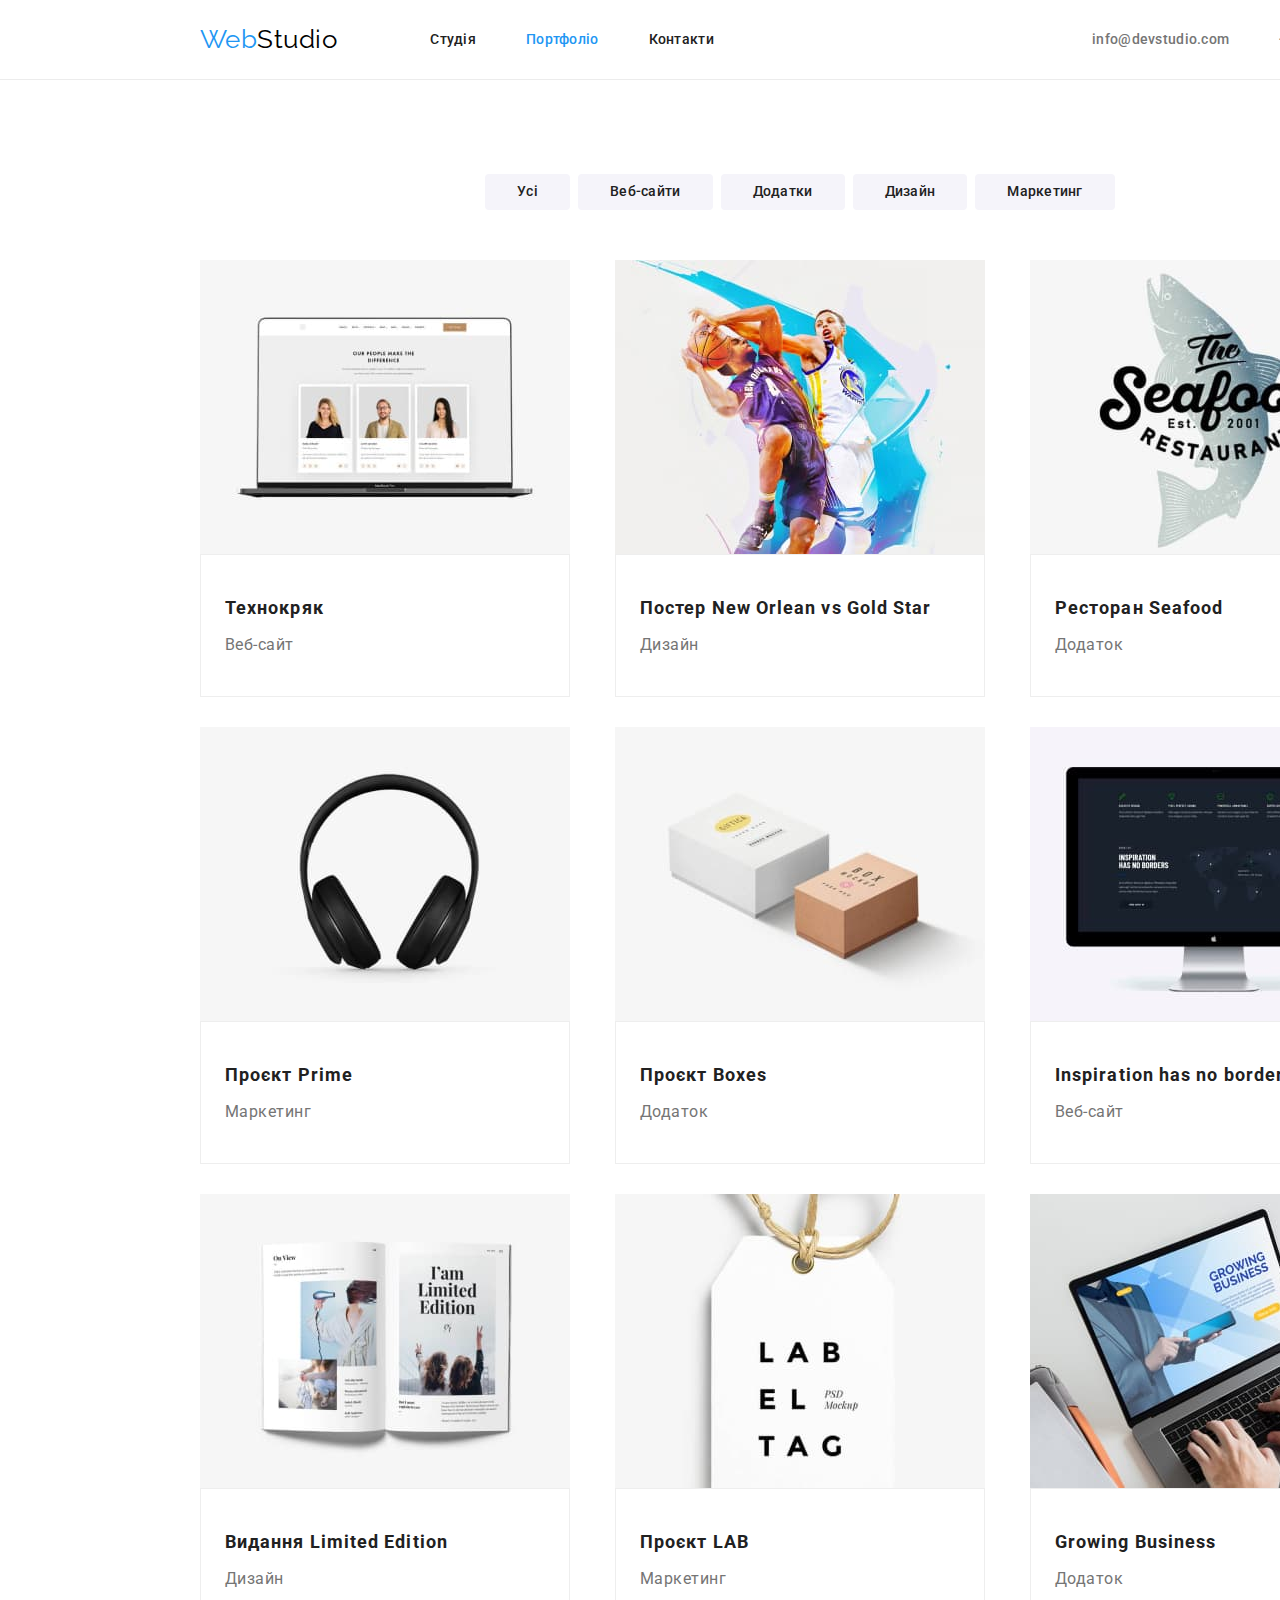
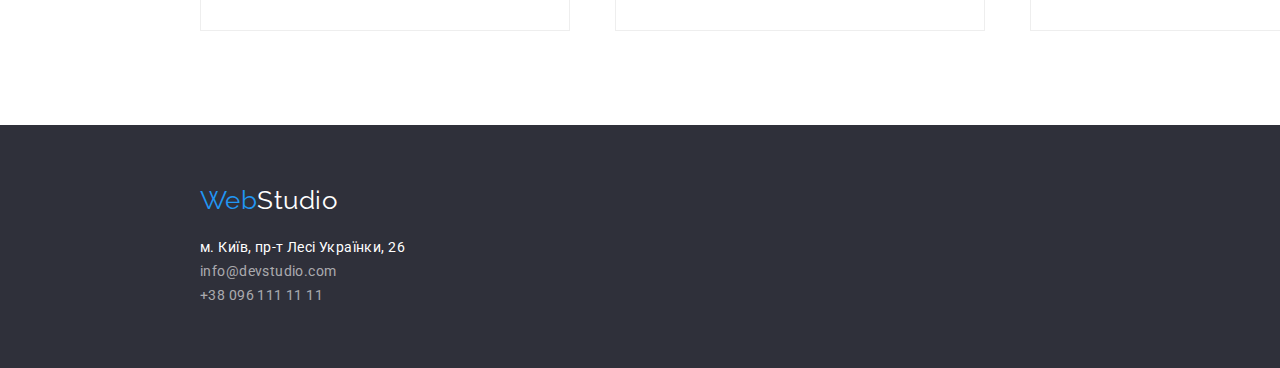
==== commit e0cc9001: "продовження стилізації" ====
--- a/portfolio.html
+++ b/portfolio.html
@@ -17,8 +17,8 @@
                 </a>
                 <nav>
                 <ul class="site-nav list">
-                    <li class="item"><a href="./index.html" class="link current">Студія</a></li>
-                    <li class="item"><a href="./portfolio.html" class="link">Портфоліо</a></li>
+                    <li class="item"><a href="./index.html" class="link">Студія</a></li>
+                    <li class="item"><a href="./portfolio.html" class="link  current">Портфоліо</a></li>
                     <li class="item"><a href="" class="link" >Контакти</a></li>
                 </ul>
             </nav>
@@ -42,86 +42,109 @@
                 </ul>
                 <ul class="work-example list">
                     <li class="card-example">
-                        <img
+                        <img class="img"
                             src="./images/img-work-1.jpg"
                             alt="веб-сайт Приклад №1"
                             width="370"
                         />
-                        <span class="card-title">
+                        <div class="card-title">
                         <h2 class="name-example">Технокряк</h2>
-                        <p class="branch">Веб-сайт</p></span>
+                        <p class="branch">Веб-сайт</p></div>
                     </li>
                     <li class="card-example">
-                        <img
+                        <img class="img"
                             src="./images/img-work-2.jpg"
                             alt="Дизайн Приклад№2"
                             width="370"
                         />
-                        <h2 class="name-example" >Постер New Orlean vs Gold Star</h2>
-                        <p class="branch">Дизайн</p>
+                        <div class="card-title">
+
+                            <h2 class="name-example" >Постер New Orlean vs Gold Star</h2>
+                            <p class="branch">Дизайн</p>
+                        </div>
                     </li>
                     <li class="card-example">
-                        <img
+                        <img class="img"
                             src="./images/img-work-3.jpg"
                             alt="Додаток Приклад№3"
                             width="370"
                         />
-                        <h2 class="name-example">Ресторан Seafood</h2>
-                        <p class="branch">Додаток</p>
+                        <div class="card-title"> 
+                            <h2 class="name-example">Ресторан Seafood</h2>
+                            <p class="branch">Додаток</p>
+                        </div>
                     </li>
                     <li class="card-example">
-                        <img
+                        <img class="img"
                             src="./images/img-work-4.jpg"
                             alt="Маркетинг Приклад№4"
                             width="370"
                         />
-                        <h2 class="name-example">Проєкт Prime</h2>
-                        <p class="branch">Маркетинг</p>
+                        <div class="card-title">
+
+                            <h2 class="name-example">Проєкт Prime</h2>
+                            <p class="branch">Маркетинг</p>
+                        </div>
                     </li>
                     <li class="card-example">
-                        <img
+                        <img class="img"
                             src="./images/img-work-5.jpg"
                             alt="Додаток Приклад№5"
                             width="370"
                         />
-                        <h2 class="name-example">Проєкт Boxes</h2>
-                        <p class="branch">Додаток</p>
+                        <div class="card-title">
+
+                            <h2 class="name-example">Проєкт Boxes</h2>
+                            <p class="branch">Додаток</p>
+                        </div>
                     </li>
                     <li class="card-example">
-                        <img
+                        <img class="img"
                             src="./images/img-work-6.jpg"
                             alt="Веб-сайт Приклад №6"
                             width="370"
                         />
-                        <h2 class="name-example">Inspiration has no borders</h2>
-                        <p class="branch">Веб-сайт</p>
+                        <div class="card-title">
+
+                            <h2 class="name-example">Inspiration has no borders</h2>
+                            <p class="branch">Веб-сайт</p>
+                        </div>
                     </li>
                     <li class="card-example">
-                        <img
+                        <img class="img"
                             src="./images/img-work-7.jpg"
                             alt="Дизайн Приклад №7"
                             width="370"
                         />
-                        <h2 class="name-example">Видання Limited Edition</h2>
-                        <p class="branch">Дизайн</p>
+                        <div class="card-title">
+
+                            <h2 class="name-example">Видання Limited Edition</h2>
+                            <p class="branch">Дизайн</p>
+                        </div>
                     </li>
                     <li class="card-example">
-                        <img
+                        <img class="img"
                             src="./images/img-work-8.jpg"
                             alt="Маркетинг Приклад №8"
                             width="370"
                         />
-                        <h2 class="name-example">Проєкт LAB</h2>
-                        <p class="branch">Маркетинг</p>
+                        <div class="card-title">
+
+                            <h2 class="name-example">Проєкт LAB</h2>
+                            <p class="branch">Маркетинг</p>
+                        </div>
                     </li>
                     <li class="card-example">
-                        <img
+                        <img class="img"
                             src="./images/img-work-9.jpg"
                             alt="Додаток Приклад №9"
                             width="370"
                         />
-                        <h2 class="name-example">Growing Business</h2>
-                        <p class="branch">Додаток</p>
+                        <div class="card-title">
+
+                            <h2 class="name-example">Growing Business</h2>
+                            <p class="branch">Додаток</p>
+                        </div>
                     </li>
                 </ul>
             </div>
--- a/css/styles.css
+++ b/css/styles.css
@@ -13,8 +13,10 @@
 letter-spacing: 0.03em;
 }
 .page-header {
+    padding-top: 24px;
+    padding-bottom: 24px;
     width: 1600px;
-    border-bottom: #ECECEC;
+    border-bottom:1px solid #ECECEC;
 }
 .decoration {
     text-decoration: none;
@@ -117,8 +119,7 @@
 
 .hero-title {
 margin-top :0px;
-margin-bottom: 30
-px;
+margin-bottom: 30px;
 margin-left: auto;
 margin-right: auto;
 width: 696px;
@@ -153,8 +154,9 @@
 }
 
 .button.secondary {
- background-color:var(--primaty-white-color);
+ background-color: F5F4FA;
  color:var(--title-text-color);
+ border: none;
 }
 
 .button.secondary:hover,
@@ -169,8 +171,11 @@
 .section {
     width: 1600px;
     padding-top: 94px;
-    padding-bottom: 24px;
-    outline: 2px solid tomato;
+    padding-bottom: 94px;
+  
+}
+.direction {
+    padding-top: 0;
 }
 
 .section-title {
@@ -215,12 +220,13 @@
 
 .image-list {
     display: flex;
-   padding-top: 50px;
-    padding-bottom: 70px;
+  margin-top: 50px;
+  
 }
 .image-item {
     margin-left: 15px;
     margin-right: 15px;
+   
 
 }
 
@@ -239,7 +245,6 @@
     width: 270px;
     margin-left: 15px;
     margin-right: 15px;
-    height: 368px;
     background-color: #FFFFFF;
 }
 .personal-data {
@@ -268,8 +273,9 @@
 
 /* footer */
 .footer {
-    height: 252px;
+    
     padding-top: 60px;
+    padding-bottom: 60px;
 }
 
 .post-address, .address .contact {
@@ -319,18 +325,24 @@
 .card-example {
     margin-bottom: 30px;
     width: 370px;
-    height: 404px;
     background-color: #FFFFFF; 
 
 }
+.img {
+    display: block;
+  max-width: 100%;
+  height: auto;
+}
 .card-title { 
-
+    padding: 20px 24px;
+    border: 1px solid #EEEEEE;
 }
 .card-example:nth-last-child(-n+3) {
     margin-bottom: 0;
+    
 }
 .name-example {
-    margin-top: 20px;
+       
     margin-bottom: 0; 
 color:var(--title-text-color);  
 font-size: 18px;
@@ -340,7 +352,7 @@
 
 .branch {
     margin-top: 4px;
-margin-bottom: 20px;
+
      font-size: 16px;
     line-height: 1.88;
     letter-spacing: 0.03em;
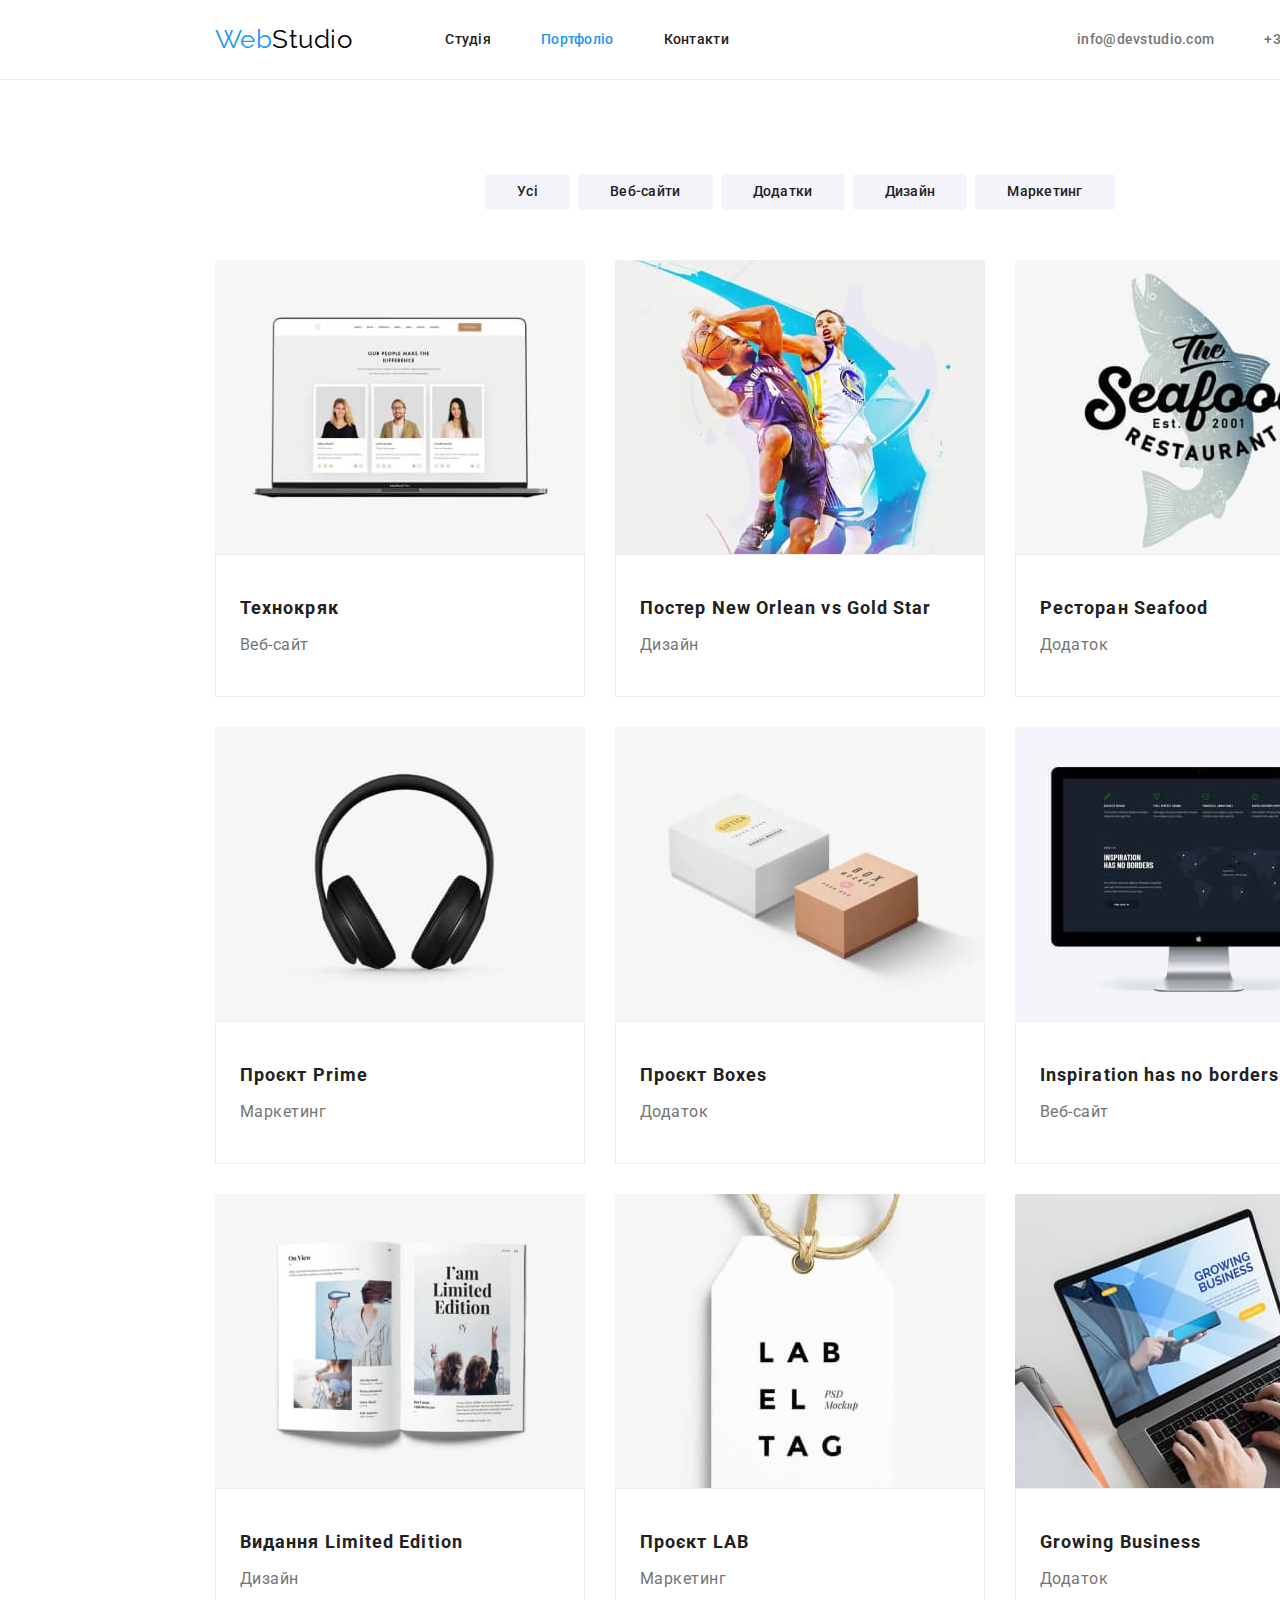
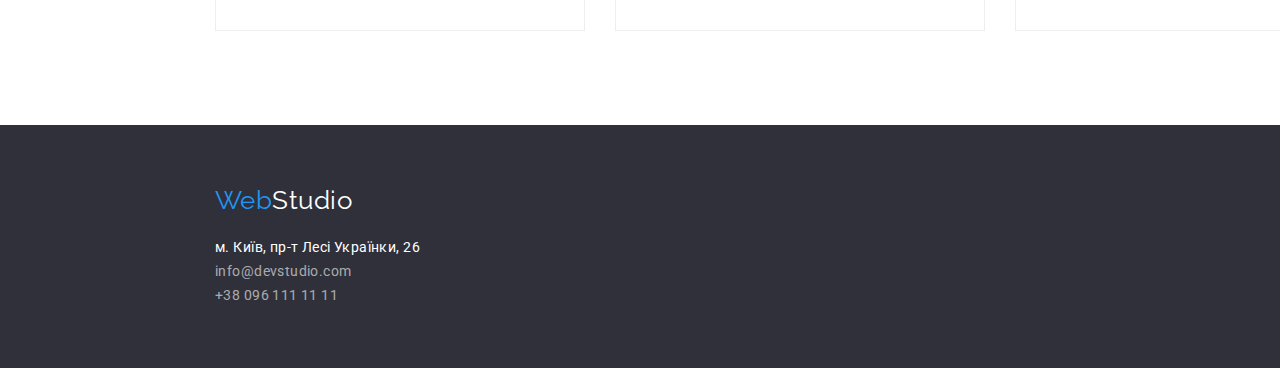
==== commit 70c73b89: "додавання мови до підписів портфоліо" ====
--- a/portfolio.html
+++ b/portfolio.html
@@ -59,7 +59,7 @@
                         />
                         <div class="card-title">
 
-                            <h2 class="name-example" >Постер New Orlean vs Gold Star</h2>
+                            <h2 lang="en" class="name-example" >Постер New Orlean vs Gold Star</h2>
                             <p class="branch">Дизайн</p>
                         </div>
                     </li>
@@ -70,7 +70,7 @@
                             width="370"
                         />
                         <div class="card-title"> 
-                            <h2 class="name-example">Ресторан Seafood</h2>
+                            <h2 lang="en" class="name-example">Ресторан Seafood</h2>
                             <p class="branch">Додаток</p>
                         </div>
                     </li>
@@ -82,7 +82,7 @@
                         />
                         <div class="card-title">
 
-                            <h2 class="name-example">Проєкт Prime</h2>
+                            <h2 lang="en" class="name-example">Проєкт Prime</h2>
                             <p class="branch">Маркетинг</p>
                         </div>
                     </li>
@@ -94,7 +94,7 @@
                         />
                         <div class="card-title">
 
-                            <h2 class="name-example">Проєкт Boxes</h2>
+                            <h2 lang="en" class="name-example">Проєкт Boxes</h2>
                             <p class="branch">Додаток</p>
                         </div>
                     </li>
@@ -106,7 +106,7 @@
                         />
                         <div class="card-title">
 
-                            <h2 class="name-example">Inspiration has no borders</h2>
+                            <h2 lang="en" class="name-example">Inspiration has no borders</h2>
                             <p class="branch">Веб-сайт</p>
                         </div>
                     </li>
@@ -118,7 +118,7 @@
                         />
                         <div class="card-title">
 
-                            <h2 class="name-example">Видання Limited Edition</h2>
+                            <h2 lang="en" class="name-example">Видання Limited Edition</h2>
                             <p class="branch">Дизайн</p>
                         </div>
                     </li>
@@ -130,7 +130,7 @@
                         />
                         <div class="card-title">
 
-                            <h2 class="name-example">Проєкт LAB</h2>
+                            <h2 lang="en" class="name-example">Проєкт LAB</h2>
                             <p class="branch">Маркетинг</p>
                         </div>
                     </li>
@@ -142,7 +142,7 @@
                         />
                         <div class="card-title">
 
-                            <h2 class="name-example">Growing Business</h2>
+                            <h2 lang="en" class="name-example">Growing Business</h2>
                             <p class="branch">Додаток</p>
                         </div>
                     </li>
--- a/css/styles.css
+++ b/css/styles.css
@@ -5,72 +5,77 @@
     --accent-color: #2196F3;
 }
 
-.page {
+.page {  
 margin: 0;
 font-family: 'Roboto', sans-serif;
 background-color: white;
 color:#757575 ;
 letter-spacing: 0.03em;
 }
+
 .page-header {
-    padding-top: 24px;
-    padding-bottom: 24px;
-    width: 1600px;
-    border-bottom:1px solid #ECECEC;
+padding-top: 24px;
+padding-bottom: 24px;
+width: 1600px;
+border-bottom:1px solid #ECECEC;
 }
 .decoration {
-    text-decoration: none;
+text-decoration: none;
 }
 
 .header-links {
 display: flex;
+padding-left: 0;
 align-items: center;
-padding-left: 0;
 }
 
 .container {
+margin: 0 auto;
+padding-left: 15px;
+padding-right: 15px;
 width: 1200px; 
-margin: 0 auto;
-
-}
+}
+
 .header-links {
-  margin: auto;
-
-}
+margin: auto;
+}
+
 /* logo */
 .logo {
-
 font-family: 'Raleway', sans-serif;
 font-style: Bold;
 font-size: 26px;
 line-height: 1.2;
 }
+
 .logo-one {
-    color:var(--accent-color);
-}
+color:var(--accent-color);
+}
+
 .logo-two {
-    color:#000000;
-}
+color:#000000;
+}
+
 .logo-three {
-    color: #FFFFFF;
-}
-
-.list {
-    list-style: none;
-    padding: 0;
-    margin: 0;
+color: #FFFFFF;
+}
+
+.list {   
+margin: 0;
+padding: 0;
+list-style: none;
 }
 
 .site-nav  {
-    display: flex;
-    margin-left: 93px;
-}
+margin-left: 93px;
+display: flex;
+}
+
 .site-nav .item:not(:last-child) {
-    margin-right: 50px;
+margin-right: 50px;
 }
 
 .site-nav .link, .contacts .link {
-   
 color:var(--title-text-color);
 font-weight: 500;
 font-size: 14px;
@@ -80,41 +85,46 @@
 }
 
 .contacts {
-    display: flex;  
-    margin-left: auto;
-    justify-content: flex-end;
-  
-}
+margin-left: auto;
+display: flex;  
+justify-content: flex-end;
+}
+
 .contacts .item:not(:last-child) {
-    margin-right: 50px;
+margin-right: 50px;
 }
 
 .contacts .link {
-    color: #757575 ;
+color: #757575 ;
  }
 
 .site-nav .link:hover,
 .site-nav .link:focus {
-    color: var(--accent-color);
-}
+color: var(--accent-color);
+}
+
 .site-nav .link.current {
-    color: var(--accent-color);
-}
+color: var(--accent-color);
+}
+
 .contacts .link:hover,
 .contacts .link:focus {
-    color: var(--accent-color);
-}
+color: var(--accent-color);
+}
+
 .contacts .link.current {
-    color: var(--accent-color);
-}
+color: var(--accent-color);
+}
+
 .hero {
-    text-align: center;
-    padding-top: 200px;
-    padding-bottom: 200px;
-}
+padding-top: 200px;
+padding-bottom: 200px;
+text-align: center;
+}
+
 .hero, .footer {
-    width: 1600px;
-    background-color:#2F303A;
+width: 1600px;
+background-color:#2F303A;
 }
 
 .hero-title {
@@ -132,6 +142,7 @@
 }
 
 .button {
+padding: 10px 32px ;
 font-family: inherit;
 color:var(--title-text-color); 
 background: #F5F4FA;
@@ -140,68 +151,70 @@
 line-height: 1.14;
 letter-spacing: 0.02em;
 border-radius: 4px;
-padding: 10px 32px ;
 
 }
 
 .button.primary {
- background-color:var(--accent-color);
-  color: var(--primaty-white-color);
-  font-weight: 700;
-  font-size: 16px;
-  line-height: 1.88;
-  letter-spacing: 0.06em; 
+background-color:var(--accent-color);
+color: var(--primaty-white-color);
+font-weight: 700;
+font-size: 16px;
+line-height: 1.88;
+letter-spacing: 0.06em; 
 }
 
 .button.secondary {
- background-color: F5F4FA;
- color:var(--title-text-color);
- border: none;
+background-color: F5F4FA;
+color:var(--title-text-color);
+border: none;
 }
 
 .button.secondary:hover,
 .button.secondary:focus {
  background-color:var(--accent-color);
-  color: var(--primaty-white-color);   
-}
+color: var(--primaty-white-color);   
+}
+
 .button.secondary:current {
- background-color:var(--accent-color);
-  color: var(--primaty-white-color);}
+background-color:var(--accent-color);
+color: var(--primaty-white-color);}
 
 .section {
-    width: 1600px;
-    padding-top: 94px;
-    padding-bottom: 94px;
+padding-top: 94px;
+padding-bottom: 94px;
+width: 1600px;
   
 }
 .direction {
-    padding-top: 0;
+padding-top: 0;
 }
 
 .section-title {
-    margin-top: 0;
-    margin-bottom: 0;
+margin-top: 0;
+margin-bottom: 0;
 color:var(--title-text-color);
 font-size: 36px;
 line-height: 1.67;
 text-align: center;
 letter-spacing: 0.03em;
-
 } 
+
 .priority {
-    display: flex;
+display: flex;
 } 
+
 .priority-item {
-    width: 270px;
-    margin-left: 15px;
-    margin-right: 15px;
+width: 270px;
 } 
+
+.priority-item:not(:last-child) {
+margin-right: 30px;
+}
 
 .title   {
 margin-top: 0; 
 margin-bottom: 10px;
 color:var(--title-text-color);
-
 font-size: 14px;
 line-height: 1.14;
 letter-spacing: 0.03em;
@@ -210,58 +223,55 @@
 
 
 .priority .text {
-    margin-top: 0; 
-    margin-bottom: 0;   
-    font-size: 14px;
-    line-height: 1.7;
-    letter-spacing: 0.03em;
-    }
-
+margin-top: 0; 
+margin-bottom: 0;   
+font-size: 14px;
+line-height: 1.7;
+letter-spacing: 0.03em;
+}
 
 .image-list {
-    display: flex;
-  margin-top: 50px;
-  
-}
-.image-item {
-    margin-left: 15px;
-    margin-right: 15px;
-   
-
-}
-
+margin-top: 50px;
+display: flex;
+}
+
+.image-item:not(:last-child) {
+margin-right: 30px;
+}
 
 .shadow {
-    background: #F5F4FA;
-    padding-bottom: 94px;
-}
+background: #F5F4FA;
+padding-bottom: 94px;
+}
+
 .personal {
-    margin-top: 50px;
-    display: flex;
-
+margin-top: 50px;
+display: flex;
 }
 
 .personal-card {
-    width: 270px;
-    margin-left: 15px;
-    margin-right: 15px;
-    background-color: #FFFFFF;
-}
+width: 270px;
+background-color: #FFFFFF;
+}
+.personal-card:not(:last-child) {
+margin-right: 30px;
+}
+
 .personal-data {
+padding-top: 30px;
+padding-bottom: 30px;
 text-align: center;
-
-
-}
-
+}
 
 .name {
-margin-top: 30px;
 margin-bottom: 0;
+margin-top: 0;
 color:var(--title-text-color);
 font-weight: 500;
 font-size: 16px;
 line-height: 1.19;
 }
+
 .position {
 margin-top: 10px;
 margin-bottom: 0;     
@@ -270,12 +280,10 @@
 letter-spacing: 0.03em;
 }
 
-
 /* footer */
 .footer {
-    
-    padding-top: 60px;
-    padding-bottom: 60px;
+padding-top: 60px;
+padding-bottom: 60px;
 }
 
 .post-address, .address .contact {
@@ -288,62 +296,72 @@
 
 }
 .address {
-    margin-top: 20px;
+margin-top: 20px;
 }
 
 .contact {
-    margin-top: 9px;
-}
+margin-top: 9px;
+}
+
 .address .contact {
-    color: rgba(255, 255, 255, 0.6);
-    
-}
+color: rgba(255, 255, 255, 0.6);
+ }
+
 .address .contact:hover,
 .address .contact:focus {
-    color: var(--accent-color);  
+color: var(--accent-color);  
 }
 
 
 /* portfolio */
 
 .button-filter {
-    padding-bottom: 16px;
-    margin-bottom: 34px;
-    display: flex;
-    justify-content: center;
-    
-}
+padding-bottom: 16px;
+margin-bottom: 34px;
+display: flex;
+justify-content: center;
+}
+
 .button-item:not(:last-child) {
-    margin-right: 8px;
-}
+margin-right: 8px;
+}
+
 .work-example {
-    display: flex;
-    flex-wrap: wrap;
-    justify-content: space-between;
+display: flex;
+flex-wrap: wrap;
     
 }
 .card-example {
     margin-bottom: 30px;
     width: 370px;
     background-color: #FFFFFF; 
-
-}
+}
+
 .img {
-    display: block;
-  max-width: 100%;
-  height: auto;
-}
+display: block;
+max-width: 100%;
+height: auto;
+}
+
 .card-title { 
-    padding: 20px 24px;
-    border: 1px solid #EEEEEE;
-}
+padding: 20px 24px;
+border: 1px solid #EEEEEE;
+}
+
 .card-example:nth-last-child(-n+3) {
-    margin-bottom: 0;
-    
-}
+margin-bottom: 0;
+ }
+
+.card-example {
+margin-right: 30px;
+}
+
+.card-example:nth-child(3n){
+margin-right: 0px;
+}
+
 .name-example {
-       
-    margin-bottom: 0; 
+margin-bottom: 0; 
 color:var(--title-text-color);  
 font-size: 18px;
 line-height: 2;
@@ -351,9 +369,8 @@
 }
 
 .branch {
-    margin-top: 4px;
-
-     font-size: 16px;
-    line-height: 1.88;
-    letter-spacing: 0.03em;
-}
+margin-top: 4px;
+font-size: 16px;
+line-height: 1.88;
+letter-spacing: 0.03em;
+}
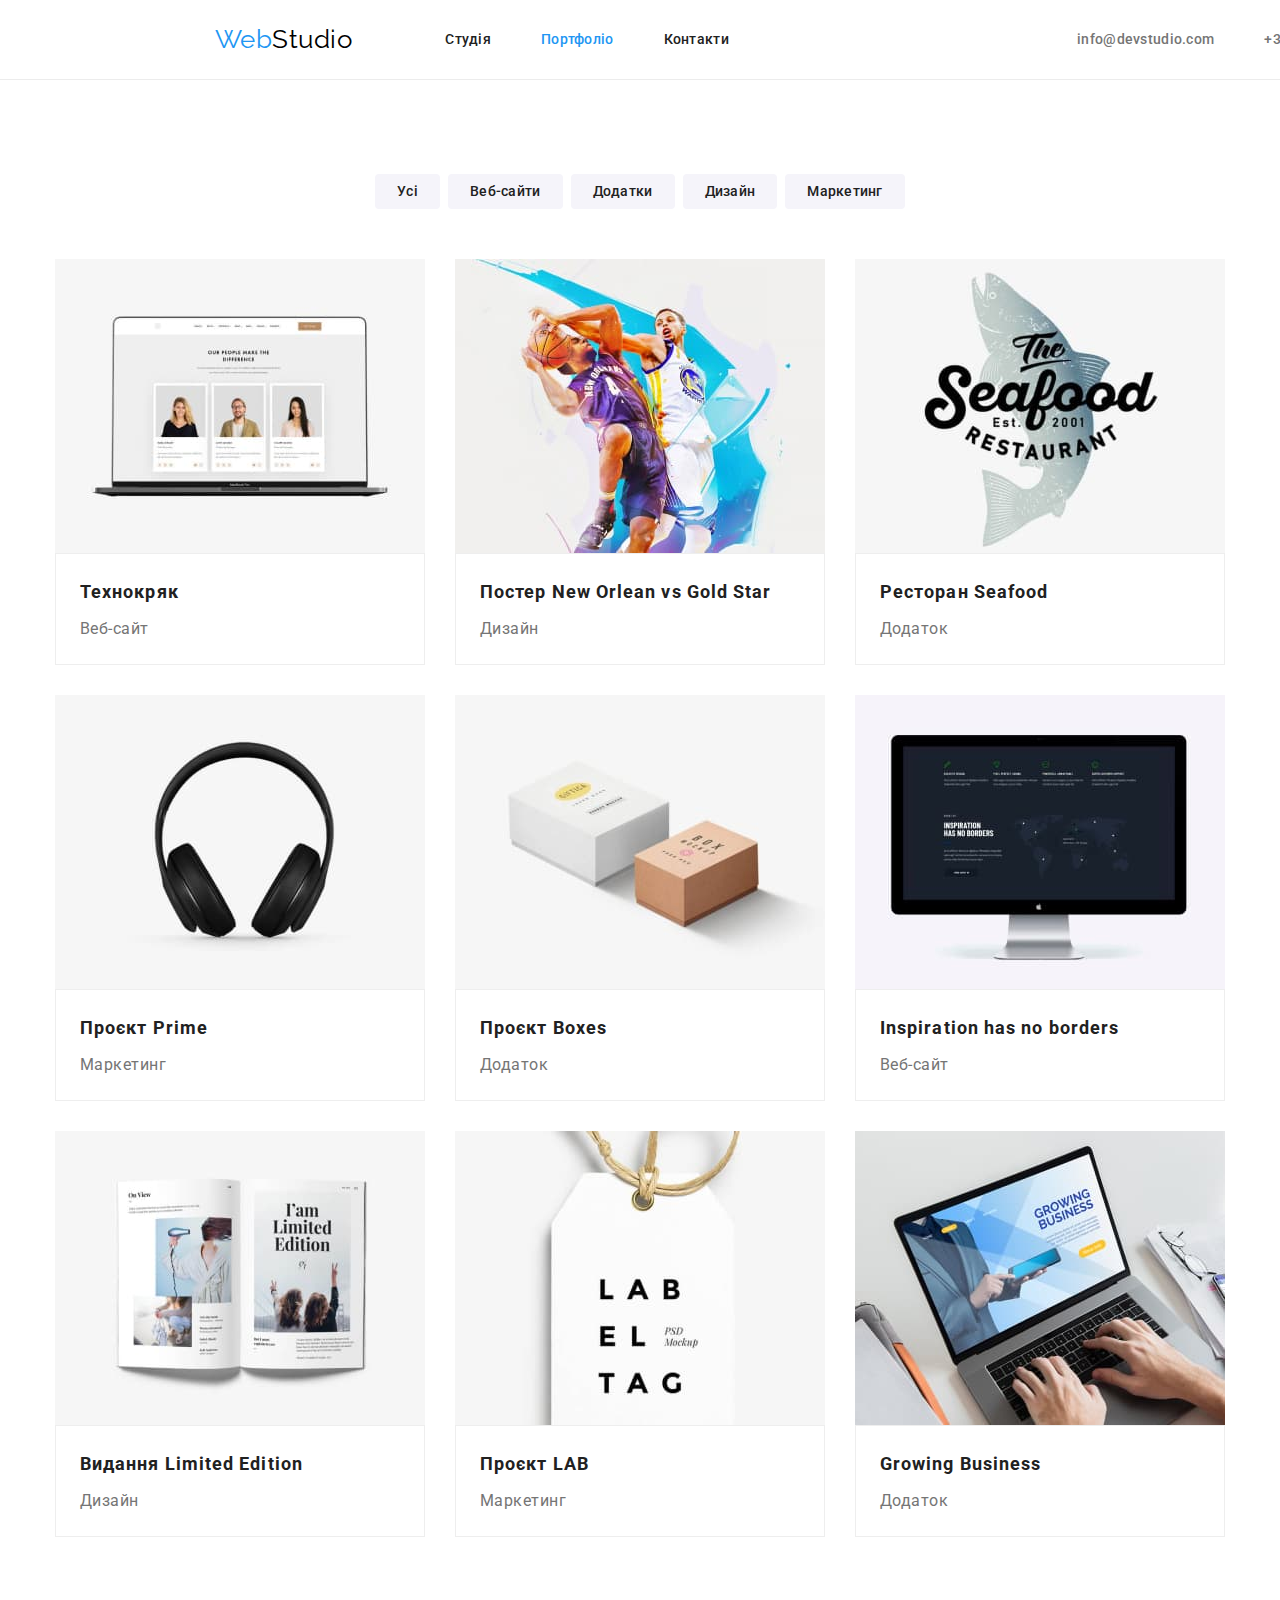
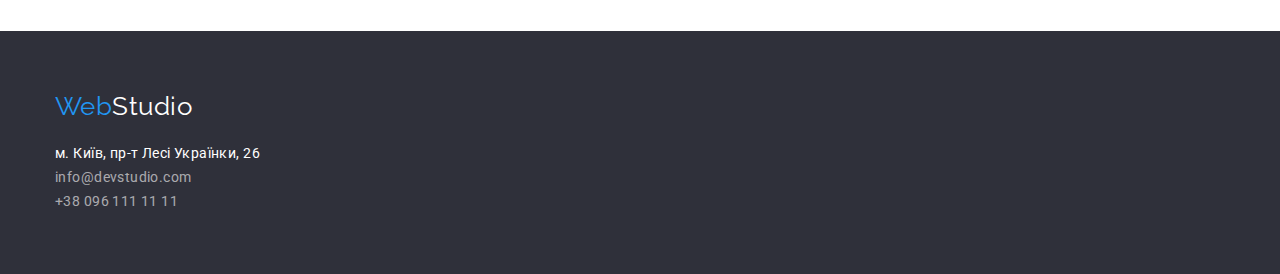
==== commit d63f07c7: "врахування зауважень" ====
--- a/portfolio.html
+++ b/portfolio.html
@@ -34,11 +34,11 @@
                 <div class="container"> 
              <!--<h1>Наші роботи</h1>-->
              <ul class="button-filter list"> 
-                 <li class="button-item"><button type="button" class="button secondary">Усі</button></li>
-                 <li class="button-item"><button type="button" class="button secondary">Веб-сайти</button></li>
-                 <li class="button-item"><button type="button" class="button secondary">Додатки</button></li>
-                 <li class="button-item"><button type="button" class="button secondary">Дизайн</button></li>
-                 <li class="button-item"><button type="button" class="button secondary">Маркетинг</button></li>
+                 <li class="button-item"><button type="button" class="button secondary filter">Усі</button></li>
+                 <li class="button-item"><button type="button" class="button secondary filter">Веб-сайти</button></li>
+                 <li class="button-item"><button type="button" class="button secondary filter">Додатки</button></li>
+                 <li class="button-item"><button type="button" class="button secondary filter">Дизайн</button></li>
+                 <li class="button-item"><button type="button" class="button secondary filter">Маркетинг</button></li>
                 </ul>
                 <ul class="work-example list">
                     <li class="card-example">
--- a/css/styles.css
+++ b/css/styles.css
@@ -123,7 +123,7 @@
 }
 
 .hero, .footer {
-width: 1600px;
+
 background-color:#2F303A;
 }
 
@@ -148,7 +148,7 @@
 background: #F5F4FA;
 font-weight: 500;
 font-size: 14px;
-line-height: 1.14;
+line-height: 1.62;
 letter-spacing: 0.02em;
 border-radius: 4px;
 
@@ -182,7 +182,6 @@
 .section {
 padding-top: 94px;
 padding-bottom: 94px;
-width: 1600px;
   
 }
 .direction {
@@ -194,7 +193,7 @@
 margin-bottom: 0;
 color:var(--title-text-color);
 font-size: 36px;
-line-height: 1.67;
+line-height: 1.17;
 text-align: center;
 letter-spacing: 0.03em;
 } 
@@ -316,10 +315,13 @@
 /* portfolio */
 
 .button-filter {
-padding-bottom: 16px;
-margin-bottom: 34px;
+
+margin-bottom: 50px;
 display: flex;
 justify-content: center;
+}
+.filter {
+    padding: 6px 22px ;
 }
 
 .button-item:not(:last-child) {
@@ -362,6 +364,7 @@
 
 .name-example {
 margin-bottom: 0; 
+margin-top: 0;
 color:var(--title-text-color);  
 font-size: 18px;
 line-height: 2;
@@ -370,6 +373,7 @@
 
 .branch {
 margin-top: 4px;
+margin-bottom: 0;
 font-size: 16px;
 line-height: 1.88;
 letter-spacing: 0.03em;
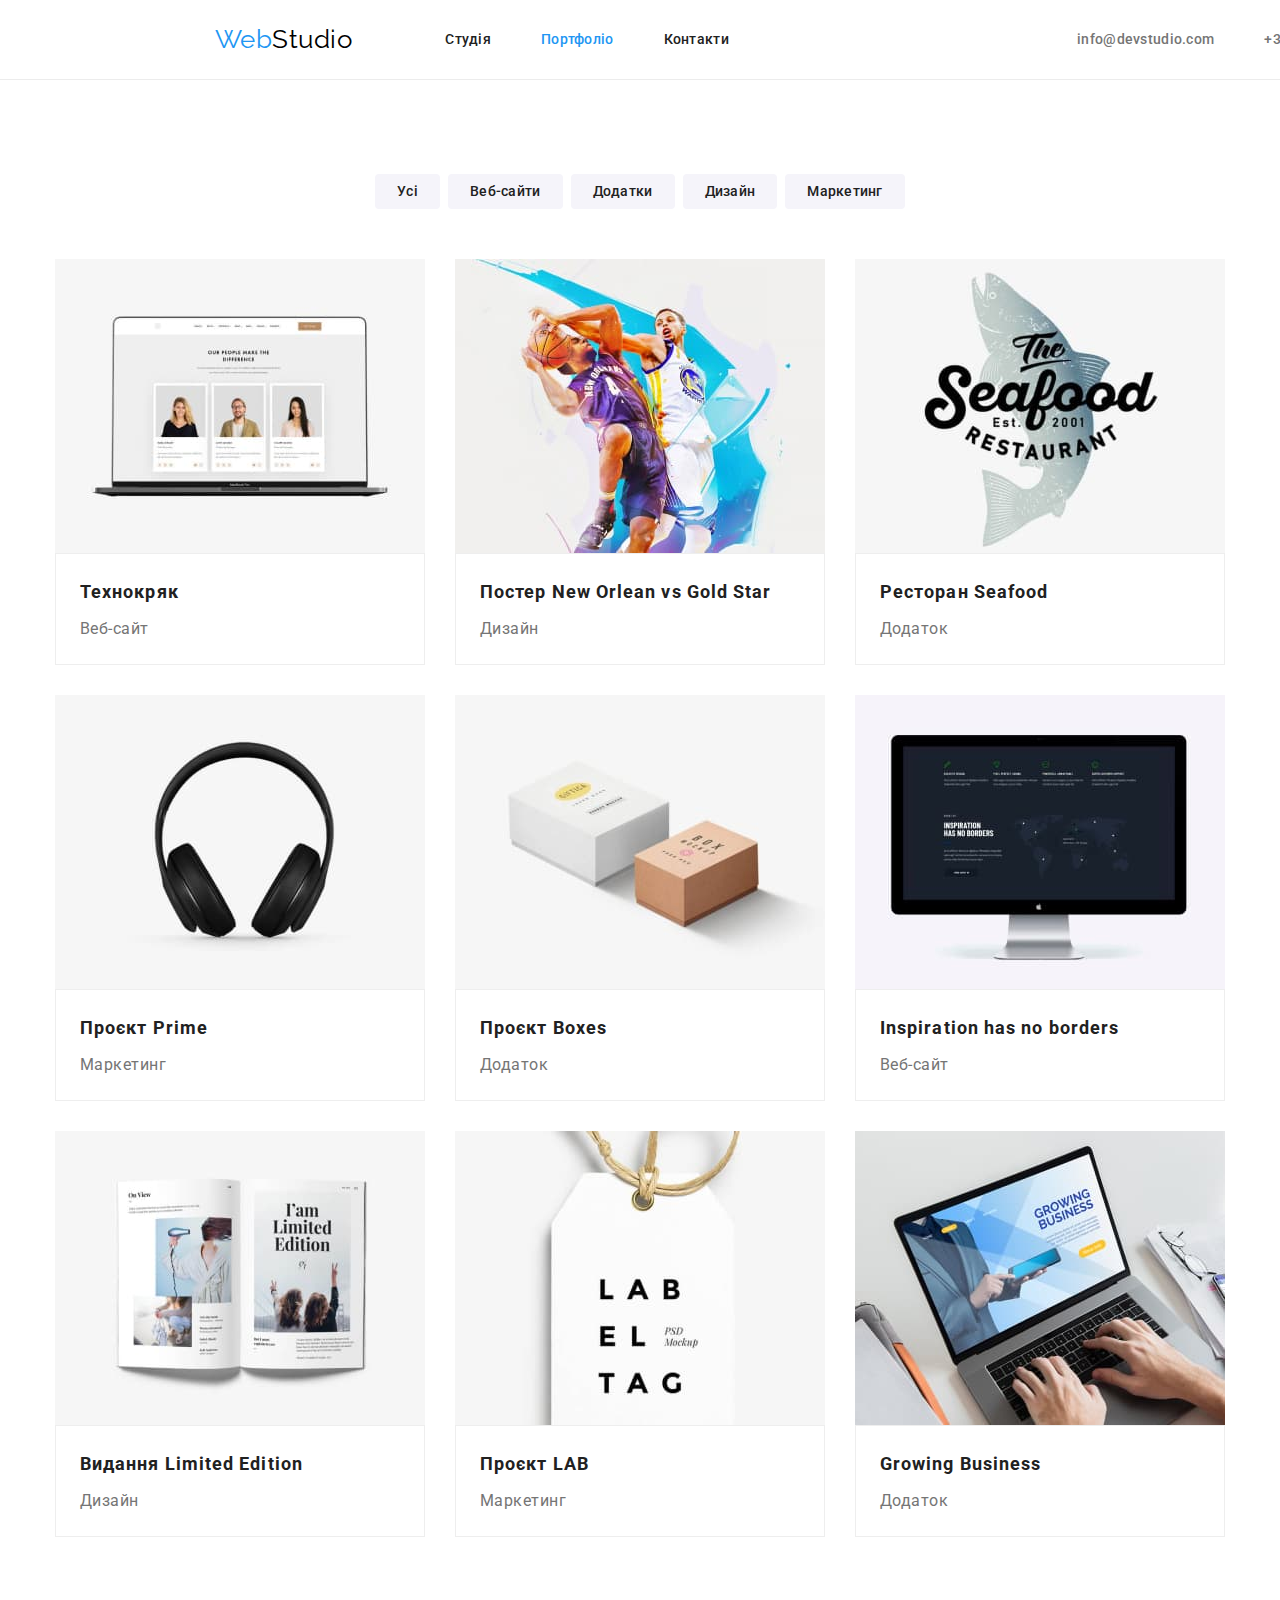
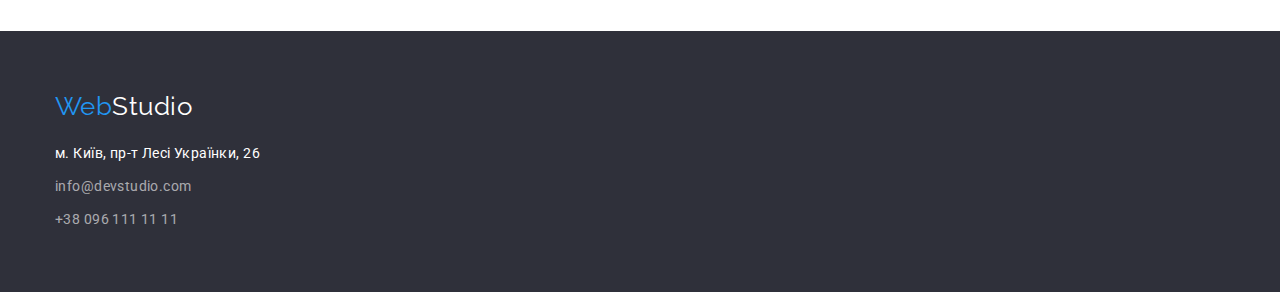
==== commit 60647e5f: "корекція футера" ====
--- a/portfolio.html
+++ b/portfolio.html
@@ -159,8 +159,8 @@
                 <address>
                     <ul class="address list">
                     <li><a href="/" class="post-address decoration">м. Київ, пр-т Лесі Українки, 26</a></li>
-                    <li><a href="mailto:info@devstudio.com" class="contact decoration">info@devstudio.com</a></li>
-                    <li><a href="tel:+38096111111" class="contact decoration">+38 096 111 11 11</a></li>
+                    <li class="contact"><a href="mailto:info@devstudio.com" class="contact decoration">info@devstudio.com</a></li>
+                    <li class="contact"><a href="tel:+38096111111" class="contact decoration">+38 096 111 11 11</a></li>
                 </ul>
                 </address>
             </div>
